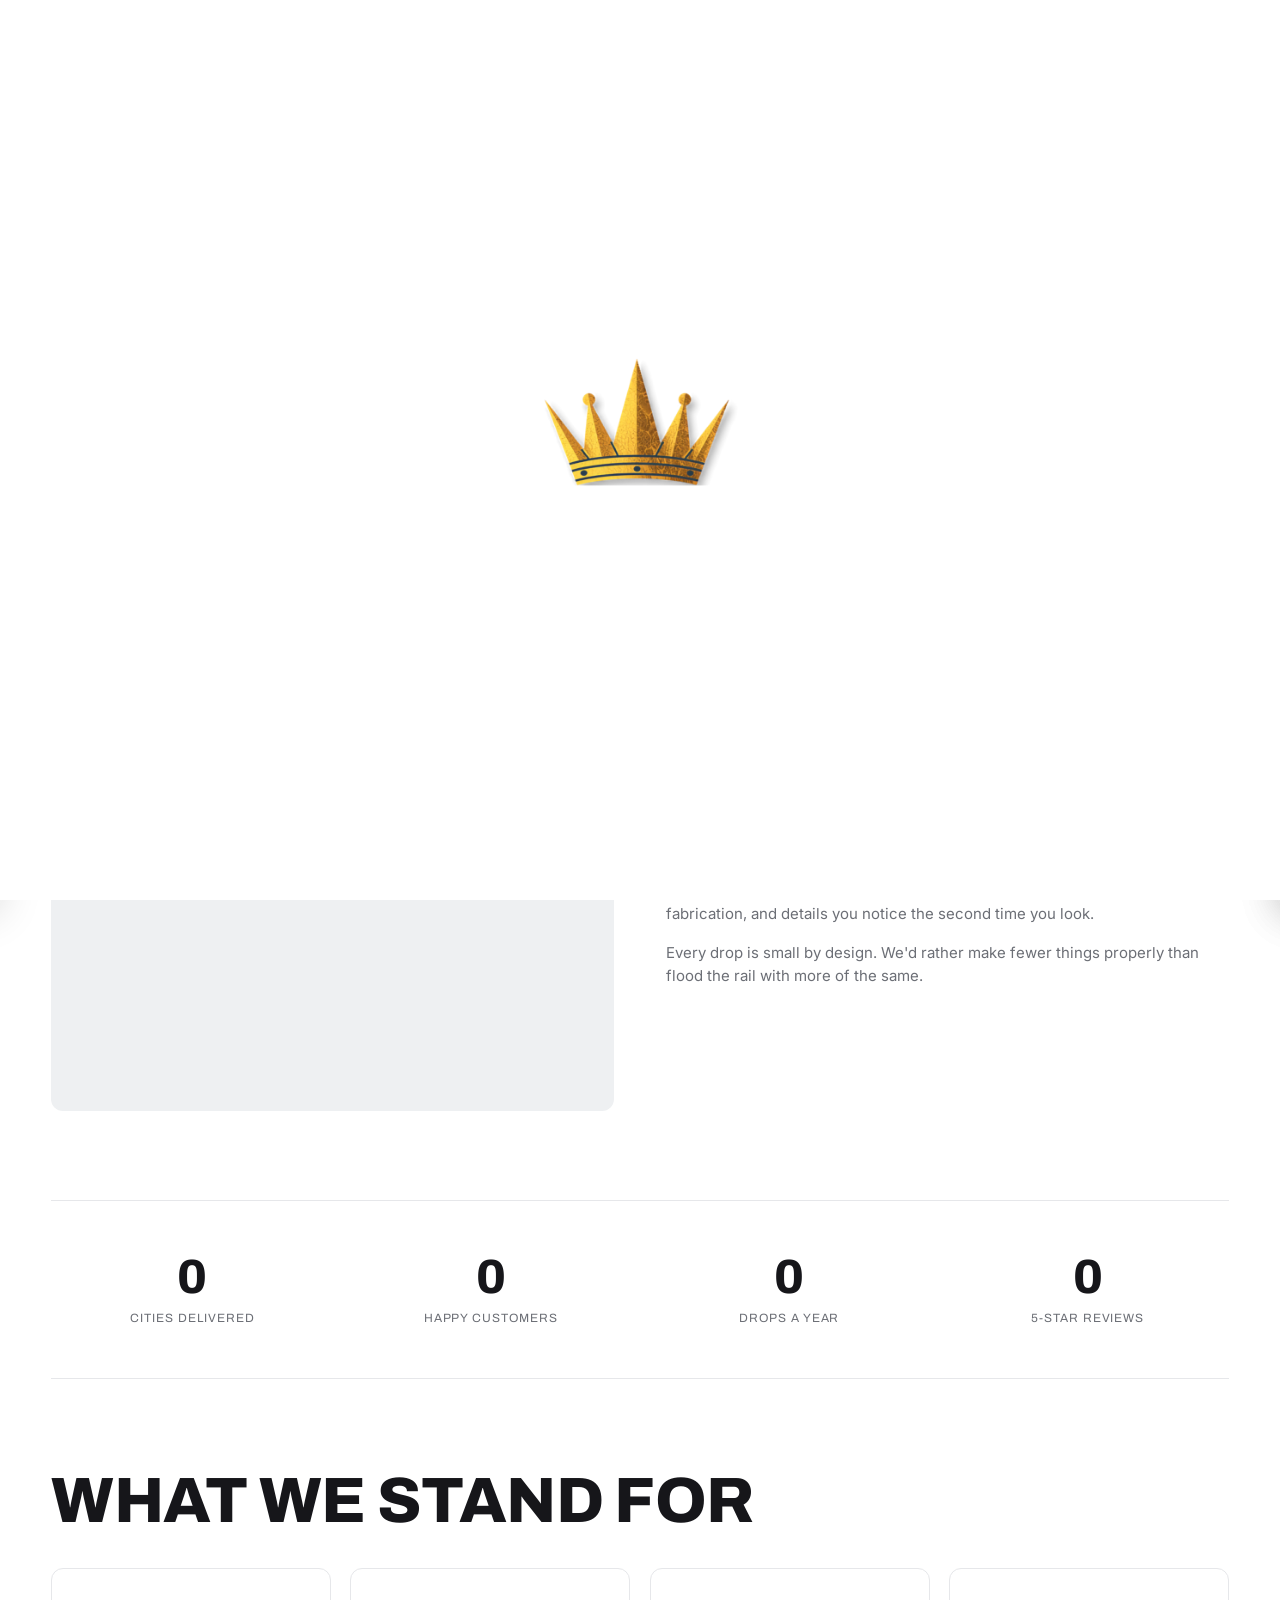
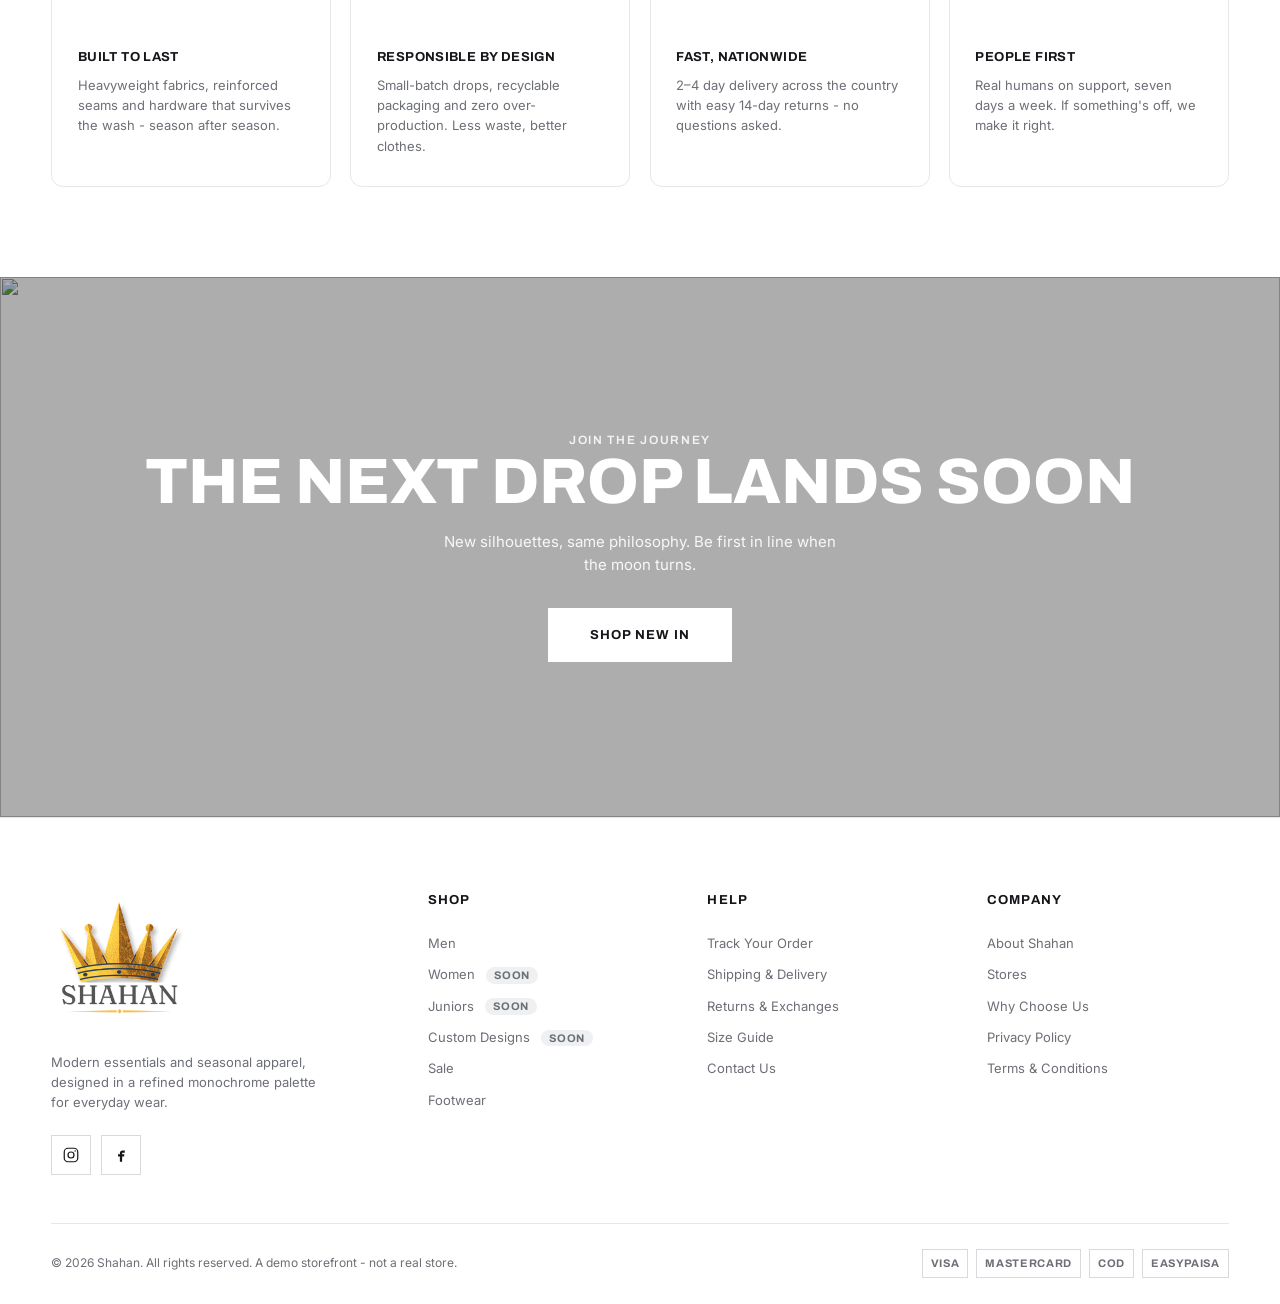
==== about.html @ 781e569d "Luno -> Shahan" ====
﻿<!DOCTYPE html>
<html lang="en">
<head>
  <meta charset="UTF-8" />
  <meta name="viewport" content="width=device-width, initial-scale=1.0" />
  <title>About - Shahan</title>
  <meta name="description" content="The story behind Shahan - modern essentials designed by night, worn by day." />
  <link rel="preconnect" href="https://fonts.googleapis.com" />
  <link rel="preconnect" href="https://fonts.gstatic.com" crossorigin />
  <link href="https://fonts.googleapis.com/css2?family=Archivo:wght@400;500;600;700;800;900&family=Inter:wght@400;500;600;700&family=Fraunces:opsz,wght@9..144,500;9..144,600;9..144,700&display=swap" rel="stylesheet" />
  <link rel="stylesheet" href="assets/css/tokens.css" />
  <link rel="stylesheet" href="assets/css/main.css" />
</head>
<body>
  <div class="loader" id="luno-loader"></div>
  <div data-slot="header"></div>

  <main>
    <!-- Page hero with floating 3D moon -->
    <section class="page-hero">
      <div class="page-hero__inner">
        <span class="moon moon--float" aria-hidden="true"></span>
        <p class="eyebrow" style="margin-top:1.6rem">Our Story</p>
        <h1 class="page-hero__title">Designed by Night,<br>Worn by Day</h1>
        <p class="page-hero__sub">Shahan started with a simple idea: everyday essentials should feel considered -
          quietly confident pieces you reach for without thinking twice.</p>
      </div>
    </section>

    <!-- Story split -->
    <section class="section container" style="padding-top:clamp(24px,4vw,48px)">
      <div class="split">
        <div class="split__img" data-tilt>
          <img src="https://picsum.photos/seed/shahan-about/1200/900" alt="Inside the Shahan studio" />
        </div>
        <div class="split__body">
          <p class="eyebrow">About Shahan</p>
          <h2>Essentials with a Considered Edge</h2>
          <p>We design in a refined monochrome palette so every piece layers with the next.
            No loud logos, no throwaway trends - just precise fits, durable fabrication, and
            details you notice the second time you look.</p>
          <p>Every drop is small by design. We'd rather make fewer things properly than
            flood the rail with more of the same.</p>
          <a class="btn" href="collection.html?c=all&dept=men">Shop the Collection</a>
        </div>
      </div>
    </section>

    <!-- Animated stats -->
    <section class="container">
      <div class="stats">
        <div class="stat"><b data-count-to="120" data-suffix="+">0</b><span>Cities Delivered</span></div>
        <div class="stat"><b data-count-to="50" data-suffix="K+">0</b><span>Happy Customers</span></div>
        <div class="stat"><b data-count-to="24" data-suffix="">0</b><span>Drops a Year</span></div>
        <div class="stat"><b data-count-to="98" data-suffix="%">0</b><span>5-Star Reviews</span></div>
      </div>
    </section>

    <!-- Values -->
    <section class="section container">
      <div class="sec-head"><h2 class="sec-title">What We Stand For</h2></div>
      <div class="vcards">
        <div class="vcard" data-feature="shield"><span data-ico></span>
          <h3>Built to Last</h3>
          <p>Heavyweight fabrics, reinforced seams and hardware that survives the wash - season after season.</p>
        </div>
        <div class="vcard" data-feature="refresh"><span data-ico></span>
          <h3>Responsible by Design</h3>
          <p>Small-batch drops, recyclable packaging and zero over-production. Less waste, better clothes.</p>
        </div>
        <div class="vcard" data-feature="truck"><span data-ico></span>
          <h3>Fast, Nationwide</h3>
          <p>2–4 day delivery across the country with easy 14-day returns - no questions asked.</p>
        </div>
        <div class="vcard" data-feature="support"><span data-ico></span>
          <h3>People First</h3>
          <p>Real humans on support, seven days a week. If something's off, we make it right.</p>
        </div>
      </div>
    </section>

    <!-- CTA band -->
    <section class="lookbook">
      <img src="https://picsum.photos/seed/luna-about-cta/1920/1000" alt="" />
      <div class="lookbook__content">
        <p class="eyebrow" style="color:rgba(255,255,255,.85)">Join the Journey</p>
        <h2 class="lookbook__title">The Next Drop Lands Soon</h2>
        <p class="lookbook__text">New silhouettes, same philosophy. Be first in line when the moon turns.</p>
        <a class="btn btn--light btn--lg" href="collection.html?c=all&dept=men">Shop New In</a>
      </div>
    </section>
  </main>

  <div data-slot="footer"></div>

  <script src="assets/js/loader.js"></script>
  <script src="https://cdn.jsdelivr.net/npm/@supabase/supabase-js@2/dist/umd/supabase.min.js"></script>
  <script src="assets/js/supabase-config.js"></script>
  <script src="assets/js/auth.js"></script>
  <script src="assets/js/data.js"></script>
  <script src="assets/js/store.js"></script>
  <script src="assets/js/ui.js"></script>
  <script src="assets/js/footer.js"></script>
  <script src="assets/js/moon3d.js"></script>
  <script src="assets/js/fx.js"></script>
</body>
</html>
---- assets/css/tokens.css ----
﻿/* ============================================================
   Luna - Design Tokens
   Monochrome, premium, whitespace-forward apparel aesthetic.
   ============================================================ */
:root {
  /* Surfaces */
  --bg: #ffffff;
  --bg-muted: #eef0f2;      /* cool light-grey product cards */
  --bg-muted-2: #e6e9ec;
  --bg-dark: #101012;       /* announcement bar / dark sections */

  /* Ink */
  --ink: #16161a;           /* primary text (near-black) */
  --ink-2: #6c6f76;         /* secondary / meta text */
  --ink-3: #9aa0a6;         /* tertiary / disabled */
  --on-dark: #f5f5f4;

  /* Lines */
  --line: #e6e7ea;
  --line-2: #d7d9dd;

  /* Accents */
  --accent: #16161a;        /* primary CTA = black */
  --sale: #b4232a;          /* discount / sale emphasis */
  --focus: #3b82f6;

  /* Typography */
  --font-body: 'Inter', system-ui, -apple-system, 'Segoe UI', Roboto, sans-serif;
  --font-display: 'Archivo', system-ui, sans-serif;
  --font-logo: 'Fraunces', Georgia, 'Times New Roman', serif;

  --fs-xxs: 0.6875rem;   /* 11px */
  --fs-xs: 0.75rem;      /* 12px */
  --fs-sm: 0.8125rem;    /* 13px */
  --fs-base: 0.9375rem;  /* 15px */
  --fs-md: 1.0625rem;    /* 17px */
  --fs-lg: 1.375rem;     /* 22px */
  --fs-xl: 2rem;         /* 32px */
  --fs-2xl: clamp(2.2rem, 5vw, 4rem);
  --fs-hero: clamp(2.75rem, 8vw, 6.5rem);

  --tracking-wide: 0.08em;
  --tracking-wider: 0.14em;

  /* Layout */
  --maxw: 1440px;
  --gutter: clamp(16px, 4vw, 56px);
  --header-h: 78px;
  --topbar-h: 38px;

  /* Motion */
  --ease: cubic-bezier(0.22, 0.61, 0.36, 1);
  --dur: 320ms;

  /* Elevation */
  --shadow-1: 0 1px 2px rgba(16, 16, 18, 0.06), 0 8px 24px rgba(16, 16, 18, 0.06);
  --shadow-2: 0 12px 40px rgba(16, 16, 18, 0.16);

  --radius: 0px;         /* Outfitters-like: sharp corners */
  --radius-pill: 999px;
}
---- assets/css/main.css ----
/* ============================================================
   Luna â€” Storefront Stylesheet
   ============================================================ */

/* ---------- Reset ---------- */
*, *::before, *::after { box-sizing: border-box; }
* { margin: 0; }
html { -webkit-text-size-adjust: 100%; scroll-behavior: smooth; overflow-x: hidden; }
body {
  font-family: var(--font-body);
  font-size: var(--fs-base);
  line-height: 1.55;
  color: var(--ink);
  background: var(--bg);
  -webkit-font-smoothing: antialiased;
  text-rendering: optimizeLegibility;
  overflow-x: hidden;
}
img, picture, svg { display: block; max-width: 100%; -webkit-user-drag: none; user-drag: none; }
a { color: inherit; text-decoration: none; -webkit-user-drag: none; user-drag: none; }
button { font: inherit; color: inherit; background: none; border: none; cursor: pointer; }
input, select { font: inherit; }
ul { list-style: none; padding: 0; }
:focus-visible { outline: 2px solid var(--focus); outline-offset: 2px; }

.container { width: 100%; max-width: var(--maxw); margin-inline: auto; padding-inline: var(--gutter); }
.eyebrow {
  font-family: var(--font-display);
  font-size: var(--fs-xs);
  letter-spacing: var(--tracking-wider);
  text-transform: uppercase;
  color: var(--ink-2);
  font-weight: 600;
}
.section { padding-block: clamp(48px, 7vw, 100px); }
.visually-hidden {
  position: absolute; width: 1px; height: 1px; padding: 0; margin: -1px;
  overflow: hidden; clip: rect(0 0 0 0); white-space: nowrap; border: 0;
}

/* ---------- Announcement bar (moving marquee) ---------- */
.topbar {
  height: var(--topbar-h);
  background: var(--bg-dark);
  color: var(--on-dark);
  display: flex;
  align-items: center;
  font-family: var(--font-display);
  font-size: var(--fs-xxs);
  letter-spacing: var(--tracking-wider);
  text-transform: uppercase;
  overflow: hidden;
}
.topbar__track {
  display: flex;
  flex: none;
  width: max-content;
  animation: ticker 32s linear infinite;
}
.topbar__msg { white-space: nowrap; padding: 0 2.4rem; position: relative; }
.topbar__msg::after {
  content: 'âœ¦'; position: absolute; right: -6px; top: 50%;
  transform: translateY(-50%); color: var(--ink-3); font-size: 9px;
}
@keyframes ticker { to { transform: translateX(-50%); } }

/* ---------- Header ---------- */
.header {
  position: sticky;
  top: 0;
  z-index: 60;
  height: var(--header-h);
  background: var(--bg);
  border-bottom: 1px solid var(--line);
  transition: background var(--dur) var(--ease), color var(--dur) var(--ease), border-color var(--dur) var(--ease);
}
.header__inner {
  height: 100%;
  display: grid;
  grid-template-columns: 1fr auto 1fr;
  align-items: center;
  gap: 1rem;
}
.header__left { display: flex; align-items: center; gap: 1.25rem; }
.header__right { display: flex; align-items: center; justify-content: flex-end; gap: 0.35rem; }

/* Overlay-over-hero layering: opaque marquee pinned on top, header below it.
   On scroll the marquee slides away and the (now solid) header docks to top. */
.has-overlay-header .topbar {
  position: fixed; top: 0; left: 0; right: 0; z-index: 70;
  transition: transform var(--dur) var(--ease);
}
.has-overlay-header .header {
  position: fixed; top: var(--topbar-h); left: 0; right: 0; z-index: 60;
}
.has-overlay-header.nav-solid .topbar { transform: translateY(-100%); }
.has-overlay-header.nav-solid .header { top: 0; }

/* Transparent look while over the hero */
.header--overlay {
  background: transparent;
  border-color: transparent;
  color: var(--on-dark);
}
.header--overlay .logo,
.header--overlay .nav__link,
.header--overlay .iconbtn { color: var(--on-dark); }
.header--overlay .search { background: rgba(255,255,255,0.12); border-color: rgba(255,255,255,0.35); color: var(--on-dark); }
.header--overlay .search input::placeholder { color: rgba(245,245,244,0.75); }
.header--overlay .search__icon { color: var(--on-dark); }
.header--overlay .logo__o { border-color: var(--on-dark); }

.logo {
  font-family: var(--font-logo);
  font-weight: 600;
  font-size: 2.4rem;
  line-height: 1;
  color: var(--ink);
  display: inline-flex;
  align-items: center;
}
.logo__img {
  height: calc(var(--header-h) + 4px);
  width: auto;
  display: block;
  margin-top: -4px;
  transition: height var(--dur) var(--ease), margin-top var(--dur) var(--ease);
}
.header--overlay .logo__img {
  height: calc(var(--header-h) + 18px);
  margin-top: 2px;
}
.logo__img--overlay { display: none; }
.header--overlay .logo__img--default { display: none; }
.header--overlay .logo__img--overlay { display: block; }
.logo__word { display: inline-flex; align-items: center; letter-spacing: 0.03em; }
.logo__o {
  position: relative;
  display: inline-flex;
  align-items: center;
  justify-content: center;
  width: 0.82em;
  height: 0.82em;
  border: 3px solid var(--gold);
  border-radius: 50%;
  margin-left: 0.03em;
  vertical-align: middle;
}
.logo__o > span:last-child { /* hide the actual "O" glyph */
  position: absolute;
  width: 1px; height: 1px;
  overflow: hidden;
  clip: rect(0,0,0,0);
  white-space: nowrap;
}
.logo__o .moon--o {
  position: absolute;
  width: 72%;
  height: 72%;
  top: 50%;
  left: 50%;
  transform: translate(-50%, -50%);
  z-index: 1;
  /* Rest inside the O (~5s), then orbit around "LUN" and return. */
  animation: logoOrbit 9s linear infinite;
}
/* 0â€“55% â‰ˆ 5s at rest; 55â€“100% â‰ˆ 4s for one true elliptical orbit around
   "LUN" (centre mid-word, rx 1.45em, ry 0.8em, sampled every 20Â° so the
   path is a genuine curve, not line segments). Timing is linear â€” the
   keyframe SPACING eases the sweep in and out. scale() fakes depth:
   far side (top) smaller, near side (bottom) larger. */
@keyframes logoOrbit {
  0%, 55% { transform: translate(-50%, -50%) scale(1); }
  59.6% { transform: translate(calc(-50% - 0.087em), calc(-50% - 0.274em)) scale(0.945); }
  63%   { transform: translate(calc(-50% - 0.339em), calc(-50% - 0.514em)) scale(0.897); }
  65.7% { transform: translate(calc(-50% - 0.725em), calc(-50% - 0.693em)) scale(0.861); }
  68%   { transform: translate(calc(-50% - 1.198em), calc(-50% - 0.788em)) scale(0.842); }
  70.1% { transform: translate(calc(-50% - 1.702em), calc(-50% - 0.788em)) scale(0.842); }
  72%   { transform: translate(calc(-50% - 2.175em), calc(-50% - 0.693em)) scale(0.861); }
  73.8% { transform: translate(calc(-50% - 2.561em), calc(-50% - 0.514em)) scale(0.897); }
  75.6% { transform: translate(calc(-50% - 2.813em), calc(-50% - 0.274em)) scale(0.945); }
  77.4% { transform: translate(calc(-50% - 2.9em), -50%) scale(1); }
  79.2% { transform: translate(calc(-50% - 2.813em), calc(-50% + 0.274em)) scale(1.055); }
  81%   { transform: translate(calc(-50% - 2.561em), calc(-50% + 0.514em)) scale(1.103); }
  82.8% { transform: translate(calc(-50% - 2.175em), calc(-50% + 0.693em)) scale(1.139); }
  84.7% { transform: translate(calc(-50% - 1.702em), calc(-50% + 0.788em)) scale(1.158); }
  86.8% { transform: translate(calc(-50% - 1.198em), calc(-50% + 0.788em)) scale(1.158); }
  89.1% { transform: translate(calc(-50% - 0.725em), calc(-50% + 0.693em)) scale(1.139); }
  91.8% { transform: translate(calc(-50% - 0.339em), calc(-50% + 0.514em)) scale(1.103); }
  95.2% { transform: translate(calc(-50% - 0.087em), calc(-50% + 0.274em)) scale(1.055); }
  100%  { transform: translate(-50%, -50%) scale(1); }
}
@media (prefers-reduced-motion: reduce) {
  .logo__o .moon--o { animation: none; }
}

/* Nav */
.nav { display: flex; gap: 2.25rem; }
.nav__link {
  font-family: var(--font-display);
  font-weight: 700;
  font-size: var(--fs-sm);
  letter-spacing: var(--tracking-wide);
  text-transform: uppercase;
  padding: 0.35rem 0;
  position: relative;
}
.nav__link::after {
  content: '';
  position: absolute; left: 0; bottom: -0.4rem;
  width: 100%; height: 2px; background: currentColor;
  transform: scaleX(0); transform-origin: left;
  transition: transform var(--dur) var(--ease);
}
.nav__link:hover::after, .nav__link.is-active::after { transform: scaleX(1); }

/* Nav dropdown (Juniors → Boys / Girls) */
.nav__item { position: relative; display: inline-flex; align-items: center; }
.nav__caret { font-size: 0.6em; margin-left: 0.3rem; line-height: 1; opacity: 0.7; }
.nav__drop {
  position: absolute; top: 100%; left: 50%;
  transform: translateX(-50%) translateY(10px);
  min-width: 148px; padding: 0.4rem 0;
  background: var(--bg); border: 1px solid var(--line);
  box-shadow: var(--shadow-2); border-radius: 6px;
  opacity: 0; visibility: hidden;
  transition: opacity var(--dur) var(--ease), transform var(--dur) var(--ease);
  z-index: 80;
}
.nav__item:hover .nav__drop,
.nav__item:focus-within .nav__drop {
  opacity: 1; visibility: visible;
  transform: translateX(-50%) translateY(4px);
}
.nav__drop a {
  display: block; padding: 0.55rem 1.2rem;
  font-family: var(--font-display); font-weight: 600; font-size: var(--fs-xs);
  letter-spacing: var(--tracking-wide); text-transform: uppercase;
  color: var(--ink); white-space: nowrap;
  transition: background var(--dur) var(--ease);
}
.nav__drop a:hover { background: var(--bg-muted); }

/* Header icons */
.iconbtn {
  position: relative;
  width: 42px; height: 42px;
  display: inline-grid; place-items: center;
  color: var(--ink);
  border-radius: var(--radius-pill);
  transition: background var(--dur) var(--ease);
}
.iconbtn:hover { background: rgba(0,0,0,0.06); }
.header--overlay .iconbtn:hover { background: rgba(255,255,255,0.14); }
.iconbtn svg { width: 21px; height: 21px; }
.iconbtn__badge {
  position: absolute; top: 4px; right: 4px;
  min-width: 17px; height: 17px; padding: 0 4px;
  background: var(--gold); color: var(--bg);
  font-family: var(--font-display); font-size: 10px; font-weight: 700;
  border-radius: var(--radius-pill);
  display: grid; place-items: center;
  border: 1.5px solid var(--bg);
}
.header--overlay .iconbtn__badge { background: var(--on-dark); color: var(--ink); border-color: transparent; }

/* Search */
.search {
  display: flex; align-items: center; gap: 0.5rem;
  height: 42px; padding: 0 0.9rem;
  border: 1px solid var(--line-2);
  background: var(--bg);
  min-width: 210px;
  transition: all var(--dur) var(--ease);
}
.search__icon { width: 18px; height: 18px; color: var(--ink-2); flex: none; }
.search input {
  border: none; background: none; outline: none; width: 100%;
  font-size: var(--fs-sm); color: inherit;
}
.hamburger { width: 42px; height: 42px; display: none; place-items: center; }
.hamburger svg { width: 22px; height: 22px; }

/* ---------- Hero ---------- */
.hero { position: relative; height: 100svh; min-height: 560px; overflow: hidden; background: var(--bg-muted); }
.hero__slides { height: 100%; }
.hero__slide {
  position: absolute; inset: 0;
  opacity: 0; visibility: hidden;
  transition: opacity 900ms var(--ease);
}
.hero__slide.is-active { opacity: 1; visibility: visible; }
.hero__img { width: 100%; height: 100%; object-fit: cover; }
.hero__slide::after {
  content: ''; position: absolute; inset: 0;
  background: linear-gradient(180deg, rgba(0,0,0,0.28) 0%, rgba(0,0,0,0.05) 30%, rgba(0,0,0,0.15) 100%);
}
.hero__content {
  position: absolute; inset: 0; z-index: 2;
  display: grid; place-items: center; text-align: center;
  color: #fff; padding: var(--gutter);
}
.hero__eyebrow { color: rgba(255,255,255,0.85); letter-spacing: var(--tracking-wider); margin-bottom: 1rem; }
.hero__title {
  font-family: var(--font-display);
  font-weight: 500;
  font-size: var(--fs-hero);
  line-height: 0.98;
  letter-spacing: -0.01em;
  text-shadow: 0 2px 30px rgba(0,0,0,0.25);
}
.hero__cta { margin-top: 2rem; }
.hero__dots {
  position: absolute; bottom: 28px; left: 0; right: 0; z-index: 3;
  display: flex; gap: 10px; justify-content: center;
}
.hero__dot {
  width: 9px; height: 9px; border-radius: 50%;
  background: rgba(255,255,255,0.5);
  transition: all var(--dur) var(--ease);
}
.hero__dot.is-active { background: #fff; width: 26px; border-radius: 6px; }

/* ---------- Buttons ---------- */
.btn {
  display: inline-flex; align-items: center; justify-content: center; gap: 0.5rem;
  font-family: var(--font-display);
  font-weight: 700; font-size: var(--fs-sm);
  letter-spacing: var(--tracking-wide); text-transform: uppercase;
  padding: 0.95rem 2.2rem;
  background: var(--gold); color: var(--bg);
  border: 1px solid var(--gold);
  transition: all var(--dur) var(--ease);
}
.btn:hover { background: transparent; color: var(--ink); }
.btn svg { width: 1.15rem; height: 1.15rem; flex-shrink: 0; }
.btn--light { background: #fff; color: var(--ink); border-color: #fff; }
.btn--light:hover { background: transparent; color: #fff; }
.btn--outline { background: transparent; color: var(--ink); }
.btn--outline:hover { background: var(--gold); color: var(--bg); }
.btn--block { width: 100%; }
.btn--lg { padding: 0 2.6rem; height: 54px; }

/* ---------- Section heading ---------- */
.sec-head { display: flex; align-items: flex-end; justify-content: space-between; gap: 1rem; margin-bottom: 2.2rem; flex-wrap: wrap; }
.sec-title {
  font-family: var(--font-display);
  font-weight: 800;
  font-size: var(--fs-2xl);
  line-height: 1;
  letter-spacing: -0.01em;
  text-transform: uppercase;
}
.sec-link {
  font-family: var(--font-display); font-weight: 700; font-size: var(--fs-sm);
  letter-spacing: var(--tracking-wide); text-transform: uppercase;
  border-bottom: 2px solid var(--gold); padding-bottom: 2px;
}

/* ---------- Marquee strip ---------- */
.strip { background: var(--bg-dark); color: var(--on-dark); overflow: hidden; padding-block: 0.9rem; }
.strip__track { display: flex; gap: 3rem; width: max-content; animation: marquee 26s linear infinite; }
.strip__item { font-family: var(--font-display); font-weight: 800; text-transform: uppercase; letter-spacing: var(--tracking-wide); font-size: var(--fs-md); white-space: nowrap; display: inline-flex; align-items: center; gap: 3rem; }
.strip__item::after { content: 'âœ¦'; color: var(--ink-3); }
@keyframes marquee { to { transform: translateX(-50%); } }

/* ---------- Category tiles ---------- */
.cat-grid { display: grid; grid-template-columns: repeat(3, 1fr); gap: clamp(10px, 1.4vw, 18px); }
.cat-tile { position: relative; aspect-ratio: 3/4; overflow: hidden; background: var(--bg-muted); display: block; }
.cat-tile img { width: 100%; height: 100%; object-fit: cover; transition: transform 700ms var(--ease); }
.cat-tile:hover img { transform: scale(1.05); }
.cat-tile__label {
  position: absolute; left: 0; right: 0; bottom: 0; z-index: 2;
  padding: 1.5rem; color: #fff;
  background: linear-gradient(0deg, rgba(0,0,0,0.55), transparent);
  font-family: var(--font-display); font-weight: 800; text-transform: uppercase;
  font-size: var(--fs-lg); letter-spacing: var(--tracking-wide);
  display: flex; align-items: center; justify-content: space-between;
}
.cat-tile__label span:last-child { transition: transform var(--dur) var(--ease); }
.cat-tile:hover .cat-tile__label span:last-child { transform: translateX(6px); }

/* ---------- Product card ---------- */
.prod {
  display: flex; flex-direction: column;
  position: relative;
}
.prod__media {
  position: relative; aspect-ratio: 3/4; overflow: hidden;
  background: var(--bg-muted); display: block;
}
.prod__img {
  width: 100%; height: 100%; object-fit: cover;
  transition: opacity var(--dur) var(--ease);
}
.prod__img--hover { position: absolute; inset: 0; opacity: 0; }
.prod:hover .prod__img--hover { opacity: 1; }
.prod__badge {
  position: absolute; top: 12px; left: 12px; z-index: 3;
  background: var(--gold); color: var(--bg);
  font-family: var(--font-display); font-weight: 700; font-size: var(--fs-xxs);
  letter-spacing: var(--tracking-wide); text-transform: uppercase;
  padding: 0.3rem 0.6rem;
}
.prod__badge--sale { background: var(--sale); }
.prod__wish {
  position: absolute; top: 10px; right: 10px; z-index: 3;
  width: 38px; height: 38px; display: grid; place-items: center;
  background: rgba(255,255,255,0.85); color: var(--ink);
  border-radius: var(--radius-pill);
  opacity: 0; transform: translateY(-4px);
  transition: all var(--dur) var(--ease); backdrop-filter: blur(4px);
}
.prod:hover .prod__wish { opacity: 1; transform: none; }
.prod__wish svg { width: 18px; height: 18px; fill: none; stroke: currentColor; stroke-width: 1.6; }
.prod__wish.is-active { color: var(--sale); }
.prod__wish.is-active svg { fill: currentColor; stroke: currentColor; }
.prod__add {
  position: absolute; left: 0; right: 0; bottom: 0; z-index: 3;
  display: flex; align-items: center; justify-content: center; gap: 0.6rem;
  background: #fff; color: var(--ink);
  font-family: var(--font-display); font-weight: 700; font-size: var(--fs-sm);
  letter-spacing: var(--tracking-wide); text-transform: uppercase;
  padding: 0.95rem; border-top: 1px solid var(--line);
  transform: translateY(100%); opacity: 0;
  transition: all var(--dur) var(--ease);
}
.prod__add svg { width: 17px; height: 17px; }
.prod:hover .prod__add { transform: none; opacity: 1; }
.prod__add:hover { background: var(--gold); color: #fff; }
.prod__info { padding: 0.9rem 0.1rem 0; }
.prod__name {
  font-family: var(--font-display); font-weight: 700; font-size: var(--fs-sm);
  text-transform: uppercase; letter-spacing: 0.02em; line-height: 1.3;
}
.prod__sub { color: var(--ink-2); font-size: var(--fs-xs); text-transform: uppercase; letter-spacing: 0.04em; margin-top: 3px; }
.prod__price { margin-top: 0.55rem; display: flex; align-items: baseline; gap: 0.55rem; flex-wrap: wrap; }
.prod__price b { font-family: var(--font-display); font-weight: 700; font-size: var(--fs-base); }
.prod__price del { color: var(--ink-3); font-size: var(--fs-xs); }
.prod__price .off { color: var(--sale); font-family: var(--font-display); font-weight: 700; font-size: var(--fs-xs); }

/* ---------- Product grid ---------- */
.grid-products { display: grid; grid-template-columns: repeat(4, 1fr); gap: clamp(12px, 1.6vw, 26px) clamp(10px, 1.2vw, 18px); }
.grid-products[data-cols="3"] { grid-template-columns: repeat(3, 1fr); }
.grid-products[data-cols="2"] { grid-template-columns: repeat(2, 1fr); }

/* ---------- Horizontal carousel ---------- */
.carousel { position: relative; }
.carousel__track {
  display: grid; grid-auto-flow: column;
  grid-auto-columns: minmax(230px, 1fr);
  gap: clamp(10px, 1.4vw, 18px);
  overflow-x: auto; scroll-snap-type: x mandatory;
  scrollbar-width: none; padding-bottom: 4px;
}
.carousel__track::-webkit-scrollbar { display: none; }
.carousel__track > * { scroll-snap-align: start; }
.carousel__nav { display: flex; gap: 0.5rem; }
.cbtn { width: 44px; height: 44px; border: 1px solid var(--line-2); display: grid; place-items: center; transition: all var(--dur) var(--ease); }
.cbtn:hover { background: var(--gold); color: #fff; border-color: var(--gold); }
.cbtn svg { width: 18px; height: 18px; }

/* ---------- Categories in focus (split) ---------- */
.focus { display: grid; grid-template-columns: 0.9fr 1.4fr; gap: clamp(20px, 3vw, 48px); align-items: stretch; }
.focus__left { position: relative; aspect-ratio: 3/4; overflow: hidden; background: var(--bg-muted); }
.focus__left img { width: 100%; height: 100%; object-fit: cover; }
.focus__tabs { display: flex; flex-direction: column; gap: 0.4rem; margin: 1.6rem 0 2rem; }
.focus__tab {
  font-family: var(--font-display); font-weight: 800;
  font-size: clamp(1.4rem, 2.4vw, 2rem); text-transform: uppercase; letter-spacing: -0.01em;
  color: var(--ink-3); text-align: left; transition: color var(--dur) var(--ease); width: max-content;
}
.focus__tab.is-active { color: var(--ink); text-decoration: underline; text-underline-offset: 6px; }
.focus__tab:hover { color: var(--ink); }

/* ---------- Lookbook banner ---------- */
.lookbook { position: relative; min-height: 60vh; display: grid; place-items: center; overflow: hidden; color: #fff; text-align: center; }
.lookbook img { position: absolute; inset: 0; width: 100%; height: 100%; object-fit: cover; }
.lookbook::after { content: ''; position: absolute; inset: 0; background: rgba(0,0,0,0.32); }
.lookbook__content { position: relative; z-index: 2; padding: var(--gutter); }
.lookbook__title { font-family: var(--font-display); font-weight: 800; font-size: var(--fs-2xl); text-transform: uppercase; line-height: 1; }
.lookbook__text { max-width: 46ch; margin: 1rem auto 2rem; color: rgba(255,255,255,0.9); }

/* ---------- Newsletter ---------- */
.newsletter { background: var(--bg-dark); color: var(--on-dark); }
.newsletter__inner { display: grid; grid-template-columns: 1fr 1fr; gap: clamp(24px, 4vw, 64px); align-items: center; }
/* Let the grid tracks ignore their children's intrinsic min-content (the
   email input + button) so the form can shrink to fit narrow screens. */
.newsletter__inner > * { min-width: 0; }
.newsletter h2 { font-family: var(--font-display); font-weight: 800; font-size: var(--fs-2xl); text-transform: uppercase; line-height: 1; overflow-wrap: break-word; }
.newsletter p { color: rgba(245,245,244,0.7); margin-top: 0.8rem; }
.news-form { display: flex; gap: 0; border: 1px solid rgba(255,255,255,0.3); }
/* min-width:0 lets the input shrink below its intrinsic ~20ch size so the
   form never forces its grid track wider than the viewport on small screens. */
.news-form input { flex: 1; min-width: 0; background: transparent; border: none; outline: none; color: #fff; padding: 1.1rem 1.2rem; }
.news-form input::placeholder { color: rgba(245,245,244,0.5); }
.news-form button { padding: 0 1.8rem; background: #fff; color: var(--ink); font-family: var(--font-display); font-weight: 700; text-transform: uppercase; letter-spacing: var(--tracking-wide); font-size: var(--fs-sm); }

/* ---------- Feature row ---------- */
.features { display: grid; grid-template-columns: repeat(4, 1fr); gap: 1rem; border-top: 1px solid var(--line); border-bottom: 1px solid var(--line); }
.feature { display: flex; align-items: center; gap: 0.9rem; padding: 1.6rem 0.5rem; }
.feature svg { width: 26px; height: 26px; flex: none; stroke: var(--gold); }
.feature h4 { font-family: var(--font-display); font-weight: 700; font-size: var(--fs-sm); text-transform: uppercase; letter-spacing: 0.03em; }
.feature p { color: var(--ink-2); font-size: var(--fs-xs); }

/* ---------- Footer ---------- */
.footer { background: var(--bg); border-top: 1px solid var(--line); padding-top: clamp(40px, 6vw, 72px); }
.footer__top { display: grid; grid-template-columns: 1.4fr repeat(3, 1fr); gap: clamp(24px, 3vw, 48px); padding-bottom: 3rem; }
.footer__brand .logo { color: var(--ink); }
.footer__brand .logo__img {
  height: clamp(110px, 12vw, 140px);
  margin-top: 0;
}
.footer__brand p { color: var(--ink-2); max-width: 34ch; margin-top: 1rem; font-size: var(--fs-sm); }
.footer__social { display: flex; gap: 0.6rem; margin-top: 1.4rem; }
.footer__social a { width: 40px; height: 40px; border: 1px solid var(--line-2); display: grid; place-items: center; transition: all var(--dur) var(--ease); }
.footer__social a:hover { background: var(--gold); color: #fff; }
.footer__social svg { width: 18px; height: 18px; }
.footer__col h5 { font-family: var(--font-display); font-weight: 700; font-size: var(--fs-sm); text-transform: uppercase; letter-spacing: var(--tracking-wide); margin-bottom: 1.1rem; }
.footer__col a { display: block; color: var(--ink-2); font-size: var(--fs-sm); padding: 0.35rem 0; transition: color var(--dur) var(--ease); }
.footer__col a:hover { color: var(--ink); }
.footer__bottom { border-top: 1px solid var(--line); padding-block: 1.6rem; display: flex; align-items: center; justify-content: space-between; gap: 1rem; flex-wrap: wrap; }
.footer__bottom p { color: var(--ink-2); font-size: var(--fs-xs); }
.footer__pay { display: flex; gap: 0.5rem; align-items: center; }
.footer__pay span { font-family: var(--font-display); font-weight: 700; font-size: var(--fs-xxs); letter-spacing: 0.06em; color: var(--ink-2); border: 1px solid var(--line-2); padding: 0.3rem 0.5rem; }

/* ---------- Breadcrumb ---------- */
.crumb { display: flex; gap: 0.4rem; font-family: var(--font-display); font-size: var(--fs-xs); text-transform: uppercase; letter-spacing: 0.05em; color: var(--ink-2); padding-block: 1.4rem; }
.crumb a:hover { color: var(--ink); }
.crumb b { color: var(--ink); font-weight: 700; }

/* ---------- Collection toolbar ---------- */
.tabbar { display: flex; gap: 1.6rem; overflow-x: auto; border-bottom: 1px solid var(--line); scrollbar-width: none; }
.tabbar::-webkit-scrollbar { display: none; }
.tab {
  font-family: var(--font-display); font-weight: 700; font-size: var(--fs-sm);
  text-transform: uppercase; letter-spacing: 0.04em; color: var(--ink-2);
  padding: 1rem 0; white-space: nowrap; position: relative;
}
.tab.is-active { color: var(--ink); }
.tab.is-active::after { content: ''; position: absolute; left: 0; bottom: -1px; width: 100%; height: 2px; background: var(--gold); }
.toolbar { display: flex; align-items: center; justify-content: space-between; gap: 1rem; padding-block: 1.2rem; flex-wrap: wrap; }
.toolbar__count { color: var(--ink-2); font-size: var(--fs-sm); }
.toolbar__right { display: flex; align-items: center; gap: 1rem; }
.select {
  appearance: none; border: 1px solid var(--line-2); background: var(--bg);
  padding: 0.6rem 2.2rem 0.6rem 0.9rem; font-size: var(--fs-sm);
  font-family: var(--font-display); text-transform: uppercase; letter-spacing: 0.03em; font-weight: 600;
  background-image: url("data:image/svg+xml,%3Csvg xmlns='http://www.w3.org/2000/svg' width='12' height='12' viewBox='0 0 24 24' fill='none' stroke='%2316161a' stroke-width='2'%3E%3Cpath d='M6 9l6 6 6-6'/%3E%3C/svg%3E");
  background-repeat: no-repeat; background-position: right 0.7rem center;
}
.layoutbtns { display: flex; gap: 0.3rem; }
.layoutbtns button { width: 38px; height: 38px; display: grid; place-items: center; border: 1px solid var(--line-2); color: var(--ink-2); }
.layoutbtns button.is-active { border-color: var(--gold); color: var(--ink); }
.layoutbtns svg { width: 18px; height: 18px; }

/* ---------- Cart / Wishlist drawer ---------- */
.overlay {
  position: fixed; inset: 0; z-index: 90;
  background: rgba(16,16,18,0.5);
  opacity: 0; visibility: hidden; transition: opacity var(--dur) var(--ease);
}
.overlay.is-open { opacity: 1; visibility: visible; }
.drawer {
  position: fixed; top: 0; right: 0; z-index: 100;
  width: min(430px, 100%); height: 100%;
  background: var(--bg); display: flex; flex-direction: column;
  transform: translateX(100%); transition: transform var(--dur) var(--ease);
  box-shadow: var(--shadow-2);
}
.drawer.is-open { transform: none; }
.drawer__head { display: flex; align-items: center; justify-content: space-between; padding: 1.3rem 1.5rem; border-bottom: 1px solid var(--line); }
.drawer__head h3 { font-family: var(--font-display); font-weight: 800; text-transform: uppercase; letter-spacing: var(--tracking-wide); font-size: var(--fs-md); }
.drawer__body { flex: 1; overflow-y: auto; padding: 1.5rem; }
.drawer__foot { border-top: 1px solid var(--line); padding: 1.5rem; }
.drawer__row { display: flex; justify-content: space-between; margin-bottom: 1rem; font-family: var(--font-display); }
.drawer__row.total { font-weight: 800; font-size: var(--fs-md); text-transform: uppercase; }
.drawer__empty { text-align: center; color: var(--ink-2); padding: 4rem 1rem; }

.cart-item { display: grid; grid-template-columns: 74px 1fr auto; gap: 1rem; padding: 1rem 0; border-bottom: 1px solid var(--line); }
.cart-item__img { aspect-ratio: 3/4; background: var(--bg-muted); overflow: hidden; }
.cart-item__img img { width: 100%; height: 100%; object-fit: cover; }
.cart-item__name { font-family: var(--font-display); font-weight: 700; text-transform: uppercase; font-size: var(--fs-xs); line-height: 1.3; }
.cart-item__meta { color: var(--ink-2); font-size: var(--fs-xs); margin-top: 3px; }
.cart-item__price { font-family: var(--font-display); font-weight: 700; font-size: var(--fs-sm); margin-top: 0.4rem; }
.qty { display: inline-flex; align-items: center; border: 1px solid var(--line-2); margin-top: 0.5rem; }
.qty button { width: 28px; height: 28px; display: grid; place-items: center; font-size: 1rem; }
.qty span { min-width: 30px; text-align: center; font-size: var(--fs-sm); font-family: var(--font-display); }
.cart-item__remove { color: var(--ink-3); font-size: var(--fs-xs); text-decoration: underline; align-self: start; }

/* ---------- Toast ---------- */
.toast {
  position: fixed; bottom: 24px; left: 50%; transform: translate(-50%, 20px);
  z-index: 120; background: var(--gold); color: var(--bg);
  padding: 0.9rem 1.4rem; font-family: var(--font-display); font-weight: 600;
  font-size: var(--fs-sm); letter-spacing: 0.02em;
  opacity: 0; visibility: hidden; transition: all var(--dur) var(--ease);
  display: flex; align-items: center; gap: 0.6rem;
}
.toast.is-open { opacity: 1; visibility: visible; transform: translate(-50%, 0); }
.toast svg { width: 18px; height: 18px; }

/* ---------- Mobile menu ---------- */
.mmenu {
  position: fixed; top: 0; left: 0; z-index: 100;
  width: min(360px, 100%); height: 100%; background: var(--bg);
  transform: translateX(-100%); transition: transform var(--dur) var(--ease);
  display: flex; flex-direction: column; box-shadow: var(--shadow-2);
}
.mmenu.is-open { transform: none; }
.mmenu__head { display: flex; align-items: center; justify-content: space-between; padding: 1.3rem 1.5rem; border-bottom: 1px solid var(--line); }
.mmenu__body { padding: 1rem 1.5rem; }
.mmenu__link { display: flex; align-items: center; justify-content: space-between; font-family: var(--font-display); font-weight: 800; text-transform: uppercase; font-size: 1.4rem; padding: 1rem 0; border-bottom: 1px solid var(--line); }
.mmenu__link--sub { font-size: 1.05rem; font-weight: 600; padding: 0.7rem 0 0.7rem 1.1rem; color: var(--ink-2); }
.mmenu__link svg { width: 20px; height: 20px; flex-shrink: 0; }

/* ---------- Product detail page ---------- */
.pdp { display: grid; grid-template-columns: 1.15fr 1fr; gap: clamp(24px, 4vw, 64px); padding-block: 2rem; }
.pdp__gallery { display: grid; grid-template-columns: 74px 1fr; gap: 1rem; align-items: start; }
.pdp__thumbwrap { display: flex; flex-direction: column; gap: 0.6rem; min-width: 0; }
/* Strip shows up to 8 thumbs (thumb height = col width * 4/3) before the arrow appears */
.pdp__thumbs { display: flex; flex-direction: column; gap: 0.7rem; max-height: calc((74px * 4 / 3) * 8 + 0.7rem * 7); overflow-y: auto; scrollbar-width: none; }
.pdp__thumbs::-webkit-scrollbar { display: none; }
.pdp__thumb { flex: 0 0 auto; aspect-ratio: 3/4; background: var(--bg-muted); overflow: hidden; border: 1px solid transparent; cursor: pointer; }
.pdp__thumbnav { border: 1px solid var(--line); background: var(--bg); color: var(--ink); display: grid; place-items: center; padding: 0.3rem 0; cursor: pointer; transition: background var(--dur) var(--ease); }
.pdp__thumbnav:hover { background: var(--bg-muted); }
.pdp__thumbnav svg { width: 16px; height: 16px; transform: rotate(90deg); } /* chevron points down the column */
.pdp__thumb.is-active { border-color: var(--gold); }
.pdp__thumb img { width: 100%; height: 100%; object-fit: cover; }
.pdp__main { aspect-ratio: 3/4; background: var(--bg-muted); overflow: hidden; position: relative; touch-action: pan-y; cursor: grab; }
.pdp__main.is-grabbing { cursor: grabbing; }
.pdp__track { display: flex; height: 100%; will-change: transform; }
.pdp__track.is-anim { transition: transform 0.35s cubic-bezier(.22,.61,.36,1); }
.pdp__slide { flex: 0 0 100%; height: 100%; }
.pdp__main img { width: 100%; height: 100%; object-fit: cover; -webkit-user-drag: none; user-select: none; }
.pdp__title { font-family: var(--font-display); font-weight: 800; text-transform: uppercase; font-size: var(--fs-xl); line-height: 1.05; letter-spacing: -0.01em; }
.pdp__sub { color: var(--ink-2); text-transform: uppercase; letter-spacing: 0.05em; font-size: var(--fs-sm); margin-top: 0.5rem; }
.pdp__price { display: flex; align-items: baseline; gap: 0.7rem; margin: 1.3rem 0; }
.pdp__price b { font-family: var(--font-display); font-weight: 800; font-size: var(--fs-lg); }
.pdp__price del { color: var(--ink-3); }
.pdp__price .off { color: var(--sale); font-family: var(--font-display); font-weight: 700; }
.pdp__label { font-family: var(--font-display); font-weight: 700; text-transform: uppercase; letter-spacing: 0.05em; font-size: var(--fs-xs); margin-bottom: 0.7rem; display: block; }
.swatches { display: flex; gap: 0.6rem; margin-bottom: 1.6rem; }
.swatch { width: 34px; height: 34px; border-radius: 50%; border: 1px solid var(--line-2); position: relative; }
.swatch.is-active { box-shadow: 0 0 0 2px var(--bg), 0 0 0 4px var(--ink); }
.sizes { display: flex; gap: 0.5rem; flex-wrap: wrap; margin-bottom: 1.8rem; }
.size { min-width: 48px; height: 46px; padding: 0 0.6rem; border: 1px solid var(--line-2); font-family: var(--font-display); font-weight: 600; font-size: var(--fs-sm); transition: all var(--dur) var(--ease); }
.size:hover { border-color: var(--gold); }
.size.is-active { background: var(--ink); color: #fff; border-color: var(--ink); }
.pdp__actions { display: flex; gap: 0.8rem; margin-bottom: 2rem; }
.pdp__actions .btn { flex: 1; }
.iconbtn--square { width: 54px; height: 54px; border: 1px solid var(--gold); border-radius: 0; flex-shrink: 0; }
.accordion { border-top: 1px solid var(--line); }
.accordion__item { border-bottom: 1px solid var(--line); }
.accordion__head { width: 100%; display: flex; align-items: center; justify-content: space-between; padding: 1.2rem 0; font-family: var(--font-display); font-weight: 700; text-transform: uppercase; letter-spacing: 0.03em; font-size: var(--fs-sm); }
.accordion__head svg { width: 18px; height: 18px; transition: transform var(--dur) var(--ease); }
.accordion__item.is-open .accordion__head svg { transform: rotate(45deg); }
.accordion__body { max-height: 0; overflow: hidden; transition: max-height var(--dur) var(--ease); color: var(--ink-2); font-size: var(--fs-sm); }
.accordion__body p { padding-bottom: 1.2rem; }

/* ---------- Empty page hint ---------- */
.empty-note { text-align: center; color: var(--ink-2); padding: 4rem 1rem; }

/* ---------- Responsive ---------- */
/* Kill accidental sideways scroll on every page (off-canvas drawers/menu,
   reveal transforms, full-bleed media). `clip` on the X axis contains the
   overflow WITHOUT turning html into a scroll container, so the sticky
   header and Y-axis scrolling keep working (unlike `overflow:hidden`). */
html { overflow-x: clip; }

@media (max-width: 1100px) {
  .grid-products { grid-template-columns: repeat(3, 1fr); }
  .focus { grid-template-columns: 1fr; }
  .focus__left { max-height: 60vh; }
}
@media (max-width: 900px) {
  :root { --header-h: 64px; }
  .nav, .search { display: none; }
  .hamburger { display: grid; }
  .header__inner { grid-template-columns: auto 1fr auto; }
  .header__left { gap: 0.5rem; }
  .logo { font-size: 1.85rem; }
  .newsletter__inner { grid-template-columns: 1fr; }
  .footer__top { grid-template-columns: 1fr 1fr; }
  .pdp { grid-template-columns: 1fr; }
  .pdp__gallery { grid-template-columns: 64px 1fr; }
  .pdp__thumbs { max-height: calc((64px * 4 / 3) * 8 + 0.7rem * 7); }
  .features { grid-template-columns: 1fr 1fr; }
}
@media (max-width: 620px) {
  .grid-products, .grid-products[data-cols="3"] { grid-template-columns: repeat(2, 1fr); }
  .cat-grid { grid-template-columns: 1fr; }
  .sec-title { font-size: 2rem; }
  .footer__top { grid-template-columns: 1fr; }
  .footer__bottom { flex-direction: column; align-items: flex-start; }
  .prod__add { transform: none; opacity: 1; position: static; border: 1px solid var(--line); }
  .prod__wish { opacity: 1; transform: none; }
  .features { grid-template-columns: 1fr; }
  .pdp__gallery { grid-template-columns: 1fr; }
  .pdp__thumbwrap { flex-direction: row; align-items: stretch; }
  .pdp__thumbs { flex-direction: row; flex: 1; min-width: 0; max-height: none; overflow-x: auto; overflow-y: hidden; }
  .pdp__thumb { flex: 0 0 64px; }
  .pdp__thumbnav { padding: 0 0.35rem; }
  .pdp__thumbnav svg { transform: none; } /* chevron points right along the row */
  .btn { padding: 0.85rem 1.5rem; }
  .btn--lg { padding: 0 1.8rem; height: 54px; }
  .hero__title { font-size: clamp(1.8rem, 10vw, 3rem); word-break: break-word; }
  .lookbook__title { font-size: clamp(1.6rem, 7vw, 2.4rem); word-break: break-word; }
  .mmenu__link { font-size: 1.1rem; padding: 0.85rem 0; }
  .fear-title { font-size: clamp(1.2rem, 5vw, 1.6rem); }
  .toolbar { flex-wrap: wrap; }
  .prod__badge { font-size: 0.6rem; padding: 0.2rem 0.4rem; }
}

/* ============================================================
   Additions: moon-O logo, feature (FEAR-style) grid, coming soon
   â€” kept in the existing LIGHT theme.
   ============================================================ */

/* Mobile-only search icon (full search bar shows on desktop) */
.iconbtn--mobile-search { display: none; }

/* "Soon" tag next to gated nav items */
.soon-tag {
  font-family: var(--font-display); font-weight: 700; font-size: var(--fs-xxs);
  letter-spacing: var(--tracking-wide); text-transform: uppercase;
  background: var(--bg-muted); color: var(--ink-2);
  padding: 0.15rem 0.5rem; border-radius: var(--radius-pill); margin-left: 0.45rem;
}

/* ---------- Feature section head + pill ---------- */
.fear-head { display: flex; align-items: center; justify-content: space-between; margin-bottom: 1.6rem; }
.fear-title { font-family: var(--font-display); font-weight: 800; text-transform: uppercase; letter-spacing: -0.01em; font-size: clamp(1.5rem, 3vw, 2.2rem); }
.pill {
  font-family: var(--font-display); font-weight: 700; text-transform: uppercase;
  letter-spacing: var(--tracking-wide); font-size: var(--fs-xs);
  padding: 0.55rem 1.2rem; border: 1px solid var(--line-2); border-radius: var(--radius-pill);
  transition: all var(--dur) var(--ease);
}
.pill:hover { background: var(--gold); color: #fff; border-color: var(--gold); }

/* ---------- Feature (FEAR-style) product cards â€” LIGHT ---------- */
.grid-fear { display: grid; grid-template-columns: repeat(4, 1fr); gap: clamp(12px, 1.5vw, 22px); }
.fcard { display: flex; flex-direction: column; position: relative; }
.fcard__media {
  position: relative; aspect-ratio: 4/5; overflow: hidden;
  border-radius: 12px; background: var(--bg-muted); display: block;
}
.fcard__img { width: 100%; height: 100%; object-fit: cover; transition: opacity var(--dur) var(--ease), transform 800ms var(--ease); }
.fcard__img--hover { position: absolute; inset: 0; opacity: 0; }
.fcard:hover .fcard__img--hover { opacity: 1; }
.fcard:hover .fcard__img { transform: scale(1.03); }
.fcard.is-sold .fcard__img { filter: grayscale(0.3) brightness(0.94); }
.fcard__sold {
  position: absolute; top: 12px; left: 12px; z-index: 3;
  background: #fff; color: var(--ink);
  font-family: var(--font-display); font-weight: 700; font-size: var(--fs-xxs);
  letter-spacing: var(--tracking-wide); text-transform: uppercase;
  padding: 0.35rem 0.7rem; border-radius: var(--radius-pill); box-shadow: var(--shadow-1);
}
.fcard__dots { position: absolute; bottom: 12px; left: 0; right: 0; z-index: 3; display: flex; gap: 6px; justify-content: center; }
.fdot { width: 6px; height: 6px; border-radius: 50%; background: rgba(255,255,255,0.6); box-shadow: 0 0 4px rgba(0,0,0,0.35); }
.fdot.is-active { background: #fff; }
.fcard .prod__wish { top: 12px; right: 12px; }
.fcard:hover .prod__wish { opacity: 1; transform: none; }
.fcard__info { padding: 0.9rem 0.2rem 0; }
.fcard__name { display: block; font-family: var(--font-display); font-weight: 700; text-transform: uppercase; letter-spacing: 0.02em; font-size: var(--fs-sm); line-height: 1.3; color: var(--ink); }
.fcard__price { margin-top: 0.4rem; display: flex; align-items: baseline; gap: 0.5rem; }
.fcard__price b { font-family: var(--font-display); font-weight: 700; font-size: var(--fs-base); }
.fcard__price del { color: var(--ink-3); font-size: var(--fs-xs); }

/* ---------- Coming soon page (light) ---------- */
.soon { position: relative; min-height: calc(100vh - var(--header-h) - var(--topbar-h)); display: grid; place-items: center; text-align: center; overflow: hidden; }
.soon__bg { position: absolute; inset: 0; }
.soon__bg img { width: 100%; height: 100%; object-fit: cover; }
.soon__bg::after { content: ''; position: absolute; inset: 0; background: rgba(255,255,255,0.62); }
.soon__content { position: relative; z-index: 2; padding: 3rem var(--gutter); max-width: 620px; color: var(--ink); }
.soon__title { font-family: var(--font-display); font-weight: 900; text-transform: uppercase; font-size: var(--fs-2xl); line-height: 0.95; letter-spacing: -0.01em; }
.soon__text { color: var(--ink-2); margin: 1.2rem auto 2rem; max-width: 46ch; }
.soon__form { display: flex; max-width: 420px; margin: 0 auto; border: 1px solid var(--line-2); background: var(--bg); }
.soon__form input { flex: 1; background: transparent; border: none; outline: none; color: var(--ink); padding: 1rem 1.1rem; }
.soon__form input::placeholder { color: var(--ink-3); }
.soon__form button { padding: 0 1.6rem; background: var(--gold); color: #fff; font-family: var(--font-display); font-weight: 700; text-transform: uppercase; letter-spacing: var(--tracking-wide); font-size: var(--fs-sm); }

/* ---------- Responsive (additions) ---------- */
@media (max-width: 1100px) {
  .grid-fear { grid-template-columns: repeat(3, 1fr); }
}
@media (max-width: 900px) {
  .iconbtn--mobile-search { display: inline-grid; }
  .grid-fear { grid-template-columns: repeat(2, 1fr); }
}
@media (max-width: 620px) {
  .fcard .prod__wish { opacity: 1; transform: none; }
}

/* ============================================================
   3D rotating moon (logo "O" + loader) and the loading screen
   ============================================================ */
.moon {
  position: relative;
  display: inline-block;
  border-radius: 50%;
  overflow: hidden;
  vertical-align: middle;
  user-select: none;
  -webkit-user-select: none;
  touch-action: none;

<<<<<<< Updated upstream
  /* Single theme: realistic white moon â€” neutral lunar greys with a
     sunlit upper-left, a soft terminator, and a gentle moonlight glow. */
  --moon-bg: radial-gradient(circle at 32% 30%, #ffffff 0%, #f1efe9 36%, #d7d3c8 66%, #a5a193 100%);
  --moon-shadow-inset:
    inset -0.16em -0.16em 0.3em rgba(52, 48, 38, 0.45),
    inset 0.05em 0.05em 0.14em rgba(255, 255, 255, 0.9),
    0 0 0 1px rgba(0, 0, 0, 0.05),
    0 0 0.45em rgba(255, 250, 235, 0.85),
    0 0 1.3em rgba(196, 208, 238, 0.5);
  --moon-crater-1: rgba(104, 100, 88, 0.52);
  --moon-crater-2: rgba(104, 100, 88, 0.36);
  --moon-crater-3: rgba(104, 100, 88, 0.46);
  --moon-crater-4: rgba(104, 100, 88, 0.29);
  --moon-crater-5: rgba(104, 100, 88, 0.33);
  --moon-crater-rim: rgba(255, 255, 255, 0.62);
  --moon-mare: rgba(118, 114, 100, 0.26);
  --moon-limb: rgba(78, 72, 55, 0.28);
  --moon-limb-2: rgba(54, 49, 36, 0.5);
=======
  /* White Moon everywhere: cream-white sphere that reads on both light and
     dark backgrounds (the logo "O" sits inside a ring, the footer/hero moons
     carry their own limb shading). */
  --moon-bg: radial-gradient(circle at 32% 30%, #ffffff 0%, #f4eee3 40%, #dfd5be 72%, #c3b8a1 100%);
  --moon-shadow-inset:
    inset -0.16em -0.16em 0.3em rgba(60, 52, 34, 0.4),
    inset 0.05em 0.05em 0.14em rgba(255, 255, 255, 0.25),
    0 0 0 1px rgba(0, 0, 0, 0.06);
  --moon-crater-1: rgba(120, 108, 86, 0.55);
  --moon-crater-2: rgba(120, 108, 86, 0.40);
  --moon-crater-3: rgba(120, 108, 86, 0.50);
  --moon-crater-4: rgba(120, 108, 86, 0.32);
  --moon-crater-5: rgba(120, 108, 86, 0.35);
  --moon-shading:
    radial-gradient(circle at 30% 26%, rgba(255, 255, 255, 0.20), transparent 42%),
    radial-gradient(circle at 76% 80%, rgba(38, 30, 16, 0.50), transparent 55%);
  --moon-limb: rgba(74, 60, 36, 0.30);
  --moon-limb-2: rgba(52, 42, 24, 0.52);
>>>>>>> Stashed changes

  background: var(--moon-bg);
  box-shadow: var(--moon-shadow-inset);
  transition: background var(--dur) var(--ease), box-shadow var(--dur) var(--ease);
}

/* Scrolling crater surface -> continuous axial spin (GPU transform) */
.moon::before {
  content: '';
  position: absolute; top: 0; left: 0; height: 200%; width: 200%;
  /* Layer order: crater pits first (on top), their sunlit rim crescents
     just beneath (offset +1% toward lower-right so only a lit sliver
     shows â€” concave craters lit from the upper-left), then fine debris,
     then the broad dark maria underneath everything. */
  background-image:
    /* crater pits */
    radial-gradient(circle at 14% 40%, var(--moon-crater-1) 0 5.5%, transparent 6.5%),
    radial-gradient(circle at 30% 20%, var(--moon-crater-2) 0 3%, transparent 4%),
    radial-gradient(circle at 38% 64%, var(--moon-crater-3) 0 4.5%, transparent 5.5%),
    radial-gradient(circle at 47% 37%, var(--moon-crater-4) 0 2.2%, transparent 3.2%),
    radial-gradient(circle at 22% 80%, var(--moon-crater-5) 0 2.8%, transparent 3.8%),
    radial-gradient(circle at 64% 30%, var(--moon-crater-1) 0 4%, transparent 5%),
    radial-gradient(circle at 80% 55%, var(--moon-crater-2) 0 6%, transparent 7%),
    radial-gradient(circle at 58% 76%, var(--moon-crater-3) 0 2.5%, transparent 3.5%),
    radial-gradient(circle at 88% 18%, var(--moon-crater-4) 0 3.2%, transparent 4.2%),
    radial-gradient(circle at 8% 62%, var(--moon-crater-5) 0 2%, transparent 3%),
    /* sunlit rim crescents (offset lower-right of each pit) */
    radial-gradient(circle at 15.1% 41.2%, var(--moon-crater-rim) 0 5.5%, transparent 6.7%),
    radial-gradient(circle at 31.1% 21.1%, var(--moon-crater-rim) 0 3%, transparent 4.2%),
    radial-gradient(circle at 39.1% 65.1%, var(--moon-crater-rim) 0 4.5%, transparent 5.7%),
    radial-gradient(circle at 47.9% 37.9%, var(--moon-crater-rim) 0 2.2%, transparent 3.4%),
    radial-gradient(circle at 22.9% 80.9%, var(--moon-crater-rim) 0 2.8%, transparent 4%),
    radial-gradient(circle at 65% 31%, var(--moon-crater-rim) 0 4%, transparent 5.2%),
    radial-gradient(circle at 81.2% 56.2%, var(--moon-crater-rim) 0 6%, transparent 7.2%),
    radial-gradient(circle at 58.9% 76.9%, var(--moon-crater-rim) 0 2.5%, transparent 3.7%),
    radial-gradient(circle at 88.9% 18.9%, var(--moon-crater-rim) 0 3.2%, transparent 4.4%),
    radial-gradient(circle at 8.8% 62.8%, var(--moon-crater-rim) 0 2%, transparent 3.2%),
    /* fine debris speckle */
    radial-gradient(circle at 50% 55%, var(--moon-crater-4) 0 0.8%, transparent 1.6%),
    radial-gradient(circle at 73% 78%, var(--moon-crater-2) 0 0.7%, transparent 1.4%),
    radial-gradient(circle at 25% 58%, var(--moon-crater-3) 0 0.6%, transparent 1.3%),
    radial-gradient(circle at 68% 8%, var(--moon-crater-5) 0 0.7%, transparent 1.4%),
    /* maria â€” broad soft dark plains */
    radial-gradient(ellipse 20% 15% at 33% 40%, var(--moon-mare) 0 55%, transparent 85%),
    radial-gradient(ellipse 16% 12% at 70% 60%, var(--moon-mare) 0 55%, transparent 85%),
    radial-gradient(ellipse 12% 9% at 55% 18%, var(--moon-mare) 0 50%, transparent 85%);
  background-size: 50% 50%;
  background-repeat: repeat;
  animation: moonroll 9s linear infinite;
  transition: background-image var(--dur) var(--ease);
}
/* Fixed spherical shading on top (the 3D read) */
.moon::after {
  content: '';
  position: absolute; inset: 0; border-radius: 50%;
  /* Four lighting layers, top to bottom:
     1. specular kiss on the sunlit crest (upper-left)
     2. broad sunlit wash falling off across the day side
     3. terminator â€” soft day-to-night falloff toward the lower-right
     4. multi-stop limb darkening so surface features fade as the
        sphere curves away from view */
  background:
    radial-gradient(circle at 29% 24%, rgba(255, 255, 255, 0.55), transparent 24%),
    radial-gradient(circle at 33% 28%, rgba(255, 255, 255, 0.25), transparent 58%),
    radial-gradient(circle at 80% 84%, rgba(38, 34, 24, 0.5), transparent 62%),
    radial-gradient(circle at 50% 50%, transparent 44%,
      rgba(78, 72, 55, 0.12) 62%, var(--moon-limb) 82%, var(--moon-limb-2) 98%);
  pointer-events: none;
  transition: background var(--dur) var(--ease);
}
.moon.moon--js-rotate::before {
  animation: none !important;
  transform: translate(calc(var(--moon-tx, 0) * 1%), calc(var(--moon-ty, 0) * 1%)) !important;
}
.moon.is-tilting {
  cursor: grab;
  transition: transform 0.15s ease-out, box-shadow var(--dur) var(--ease) !important;
}
.moon.is-grabbing {
  cursor: grabbing;
  transition: none !important;
}

/* ---------- Real 3D moon (assets/3d/moon.glb via <model-viewer>) ----------
   The GLB canvas sits inside the round .moon wrapper (clipped by its
   border-radius + overflow:hidden, keeping the glow box-shadow). The
   painted CSS surface stays visible as the loading placeholder, then
   fades out shortly after the model fades in. */
.moon--3d model-viewer {
  position: absolute;
  inset: -10%;
  width: 120%;
  height: 120%;
  background: transparent;
  --poster-color: transparent;
  --progress-bar-color: transparent;
  opacity: 0;
  transition: opacity 0.7s var(--ease);
  cursor: grab;
}
.moon--3d.moon--3d-ready model-viewer { opacity: 1; }
.moon--3d.moon--3d-ready::before,
.moon--3d.moon--3d-ready::after {
  opacity: 0;
  transition: opacity 0.4s var(--ease) 0.5s;
}
/* Mini 3D moons (logo "O" + loader): the CSS orbit/roll animations on the
   element drive position, model-viewer only spins the sphere. Clicks pass
   straight through to the logo link â€” no drag capture, no grab cursor. */
.moon--3d-mini model-viewer {
  pointer-events: none;
  cursor: inherit;
  --poster-color: transparent;
}
@keyframes moonroll { to { transform: translate(-50%, 0); } }

/* ---------- Loading screen ---------- */
.loader {
  position: fixed; inset: 0; z-index: 9999;
  background: #ffffff;
  display: grid; place-items: center;
  transition: opacity 0.5s var(--ease), visibility 0.5s var(--ease);
}
.loader.is-done { opacity: 0; visibility: hidden; }
.loader__crown {
  width: clamp(100px, 30vw, 220px);
  height: auto;
  animation: crownBlink 1.4s ease-in-out infinite;
}
@keyframes crownBlink {
  0%, 100% { opacity: 1; }
  50%      { opacity: 0.15; }
}
@media (prefers-reduced-motion: reduce) {
  .moon::before { animation: none; }
  .loader__crown { animation: none; opacity: 1; }
}

/* Decorative brand moon in the footer */
.footer__moon { margin-top: 2rem; }
.footer__moon .moon { width: 200px; height: 200px; }

/* ============================================================
   Motion FX: scroll reveals + pointer tilt (html.fx set by fx.js)
   ============================================================ */
.fx [data-reveal] {
  opacity: 0;
  transform: perspective(900px) translateY(34px) rotateX(6deg);
  transition: opacity 0.7s var(--ease), transform 0.9s var(--ease);
  will-change: opacity, transform;
}
.fx [data-reveal].in-view {
  opacity: 1;
  transform: perspective(900px) translateY(0) rotateX(0deg);
}
.fx .hero__img, .fx .lookbook > img, .fx .soon__bg img { will-change: transform; }

/* Tilt targets: smooth return, snappy follow while tilting */
.fx .fcard__media, .fx .prod__media, .fx .vcard, .fx .ccard {
  transition: transform 0.55s var(--ease), box-shadow 0.55s var(--ease), opacity 0.7s var(--ease);
  transform-style: preserve-3d;
}
.fx .is-tilting { transition: none !important; box-shadow: var(--shadow-2); z-index: 2; }

/* Floating moon (About / Contact heroes) */
.moon--float { animation: moonfloat 7s ease-in-out infinite; }
@keyframes moonfloat {
  0%, 100% { transform: translateY(0); }
  50% { transform: translateY(-16px); }
}

/* ============================================================
   About / Contact pages
   ============================================================ */
.page-hero { text-align: center; padding: clamp(48px, 8vw, 104px) var(--gutter) clamp(16px, 3vw, 36px); }
.page-hero__inner { max-width: 760px; margin-inline: auto; }
.page-hero .moon { width: clamp(72px, 9vw, 112px); height: clamp(72px, 9vw, 112px); }
.page-hero__title {
  font-family: var(--font-display); font-weight: 900; text-transform: uppercase;
  font-size: var(--fs-2xl); line-height: 0.95; letter-spacing: -0.01em; margin-top: 1.4rem;
}
.page-hero__sub { color: var(--ink-2); max-width: 54ch; margin: 1rem auto 0; }

/* Split story block */
.split { display: grid; grid-template-columns: 1fr 1fr; gap: clamp(24px, 4vw, 72px); align-items: center; }
.split__img { border-radius: 12px; overflow: hidden; aspect-ratio: 4/3; background: var(--bg-muted); }
.split__img img { width: 100%; height: 100%; object-fit: cover; }
.split__body h2 {
  font-family: var(--font-display); font-weight: 800; text-transform: uppercase;
  font-size: var(--fs-xl); line-height: 1.05; margin: 0.6rem 0 1.1rem;
}
.split__body p { color: var(--ink-2); margin-bottom: 1rem; }
.split__body .btn { margin-top: 0.6rem; }

/* Stats band */
.stats {
  display: grid; grid-template-columns: repeat(4, 1fr); gap: 1rem;
  border-block: 1px solid var(--line); padding-block: clamp(28px, 4vw, 52px); text-align: center;
}
.stat b { display: block; font-family: var(--font-display); font-weight: 800; font-size: clamp(1.9rem, 4vw, 3rem); line-height: 1; }
.stat span {
  display: block; margin-top: 0.5rem; color: var(--ink-2);
  font-family: var(--font-display); font-size: var(--fs-xs);
  text-transform: uppercase; letter-spacing: var(--tracking-wide);
}

/* Value cards */
.vcards { display: grid; grid-template-columns: repeat(4, 1fr); gap: clamp(12px, 1.5vw, 22px); }
.vcard { position: relative; border: 1px solid var(--line); border-radius: 12px; padding: 1.9rem 1.6rem; background: var(--bg); }
.vcard [data-ico] svg { width: 30px; height: 30px; stroke: var(--gold); margin-bottom: 1.1rem; }
.vcard h3 { font-family: var(--font-display); font-weight: 700; text-transform: uppercase; letter-spacing: 0.03em; font-size: var(--fs-sm); }
.vcard p { color: var(--ink-2); font-size: var(--fs-sm); margin-top: 0.5rem; }

/* Contact layout */
.contact-grid { display: grid; grid-template-columns: 1.15fr 0.85fr; gap: clamp(24px, 4vw, 64px); align-items: start; }
.contact-form { border: 1px solid var(--line); border-radius: 12px; padding: clamp(20px, 3vw, 40px); background: var(--bg); }
.field { margin-bottom: 1.2rem; }
.input, .textarea {
  width: 100%; border: 1px solid var(--line-2); background: var(--bg);
  padding: 0.95rem 1rem; font: inherit; color: var(--ink);
  transition: border-color var(--dur) var(--ease);
}
.input:focus, .textarea:focus { outline: none; border-color: var(--gold); }
.textarea { min-height: 150px; resize: vertical; }
.ccards { display: grid; gap: 14px; }
.ccard {
  position: relative; display: flex; gap: 1rem; align-items: flex-start;
  border: 1px solid var(--line); border-radius: 12px; padding: 1.4rem; background: var(--bg);
}
.ccard [data-ico] { flex: none; }
.ccard [data-ico] svg { width: 24px; height: 24px; stroke: var(--gold); margin-top: 2px; }
.ccard h4 { font-family: var(--font-display); font-weight: 700; text-transform: uppercase; letter-spacing: 0.03em; font-size: var(--fs-sm); }
.ccard p { color: var(--ink-2); font-size: var(--fs-sm); margin-top: 0.25rem; }

@media (max-width: 900px) {
  .split, .contact-grid { grid-template-columns: 1fr; }
  .stats { grid-template-columns: repeat(2, 1fr); }
  .vcards { grid-template-columns: repeat(2, 1fr); }
}
@media (max-width: 620px) {
  .vcards { grid-template-columns: 1fr; }
}

/* ---------- WhatsApp Floating Action Button ---------- */
.wa-fab {
  position: fixed;
  bottom: 28px;
  right: 28px;
  z-index: 9999;
  display: flex;
  align-items: center;
  gap: 0.6rem;
  background: #25d366;
  color: #fff;
  border-radius: 999px;
  padding: 0 12px;
  width: 56px;
  height: 56px;
  box-shadow: 0 4px 18px rgba(37, 211, 102, 0.45), 0 2px 8px rgba(0,0,0,0.12);
  text-decoration: none;
  font-family: var(--font-display);
  font-weight: 700;
  font-size: var(--fs-sm);
  letter-spacing: 0.04em;
  text-transform: uppercase;
  white-space: nowrap;
  overflow: hidden;
  transition: width 380ms var(--ease), opacity 380ms var(--ease), box-shadow 260ms var(--ease);
}
/* Hide WhatsApp FAB when loader is active */
.loader:not(.is-done) ~ .wa-fab {
  opacity: 0;
  pointer-events: none;
}
.wa-fab:hover {
  width: 190px;
  box-shadow: 0 6px 28px rgba(37, 211, 102, 0.55), 0 4px 14px rgba(0,0,0,0.16);
}
.wa-fab__icon {
  width: 32px;
  height: 32px;
  flex-shrink: 0;
}
.wa-fab__label {
  opacity: 0;
  transform: translateX(-6px);
  transition: opacity 260ms var(--ease) 60ms, transform 260ms var(--ease) 60ms;
  pointer-events: none;
}
.wa-fab:hover .wa-fab__label {
  opacity: 1;
  transform: translateX(0);
}

/* Pulse ring animation on the FAB */
.wa-fab::before {
  content: '';
  position: absolute;
  inset: 0;
  border-radius: 999px;
  box-shadow: 0 0 0 0 rgba(37, 211, 102, 0.55);
  animation: wa-pulse 2.4s cubic-bezier(0.4, 0, 0.6, 1) infinite;
}
@keyframes wa-pulse {
  0%   { box-shadow: 0 0 0 0 rgba(37, 211, 102, 0.55); }
  60%  { box-shadow: 0 0 0 14px rgba(37, 211, 102, 0); }
  100% { box-shadow: 0 0 0 0 rgba(37, 211, 102, 0); }
}

@media (max-width: 620px) {
  .wa-fab { bottom: 20px; right: 18px; height: 50px; width: 50px; padding: 0 10px; }
  .wa-fab:hover { width: 50px; }
  .wa-fab__label { display: none; }
}

/* ---------- Category Navigation ---------- */
.cat-nav {
  display: flex;
  justify-content: space-between;
  gap: 1.5rem;
  margin: 3rem 0 1rem;
  padding-top: 2rem;
  border-top: 1px solid var(--line);
}
.cat-nav__btn {
  display: inline-flex;
  align-items: center;
  gap: 0.5rem;
  font-weight: 500;
  min-width: 140px;
}
.cat-nav__btn svg {
  width: 1.2rem;
  height: 1.2rem;
}
@media (max-width: 620px) {
  .cat-nav {
    flex-direction: column;
    gap: 1rem;
  }
  .cat-nav__btn {
    width: 100%;
    justify-content: center;
  }
}
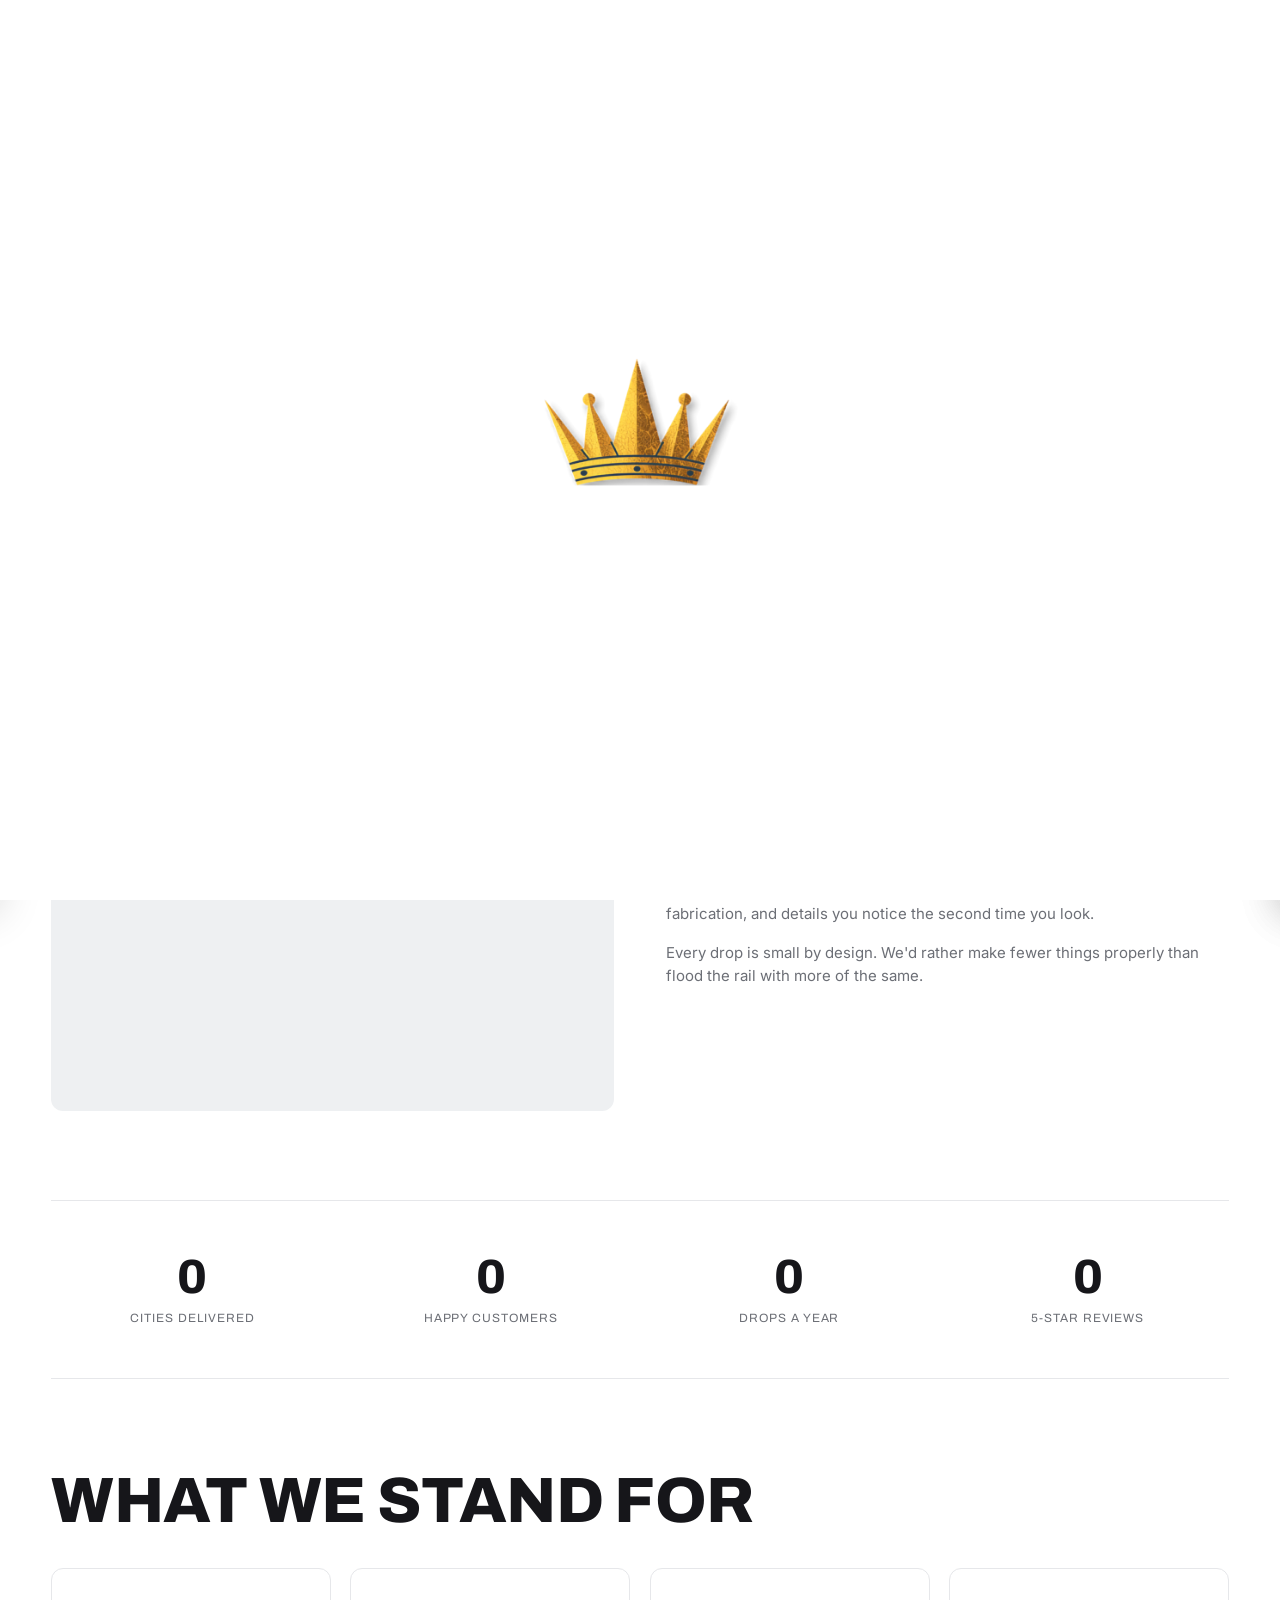
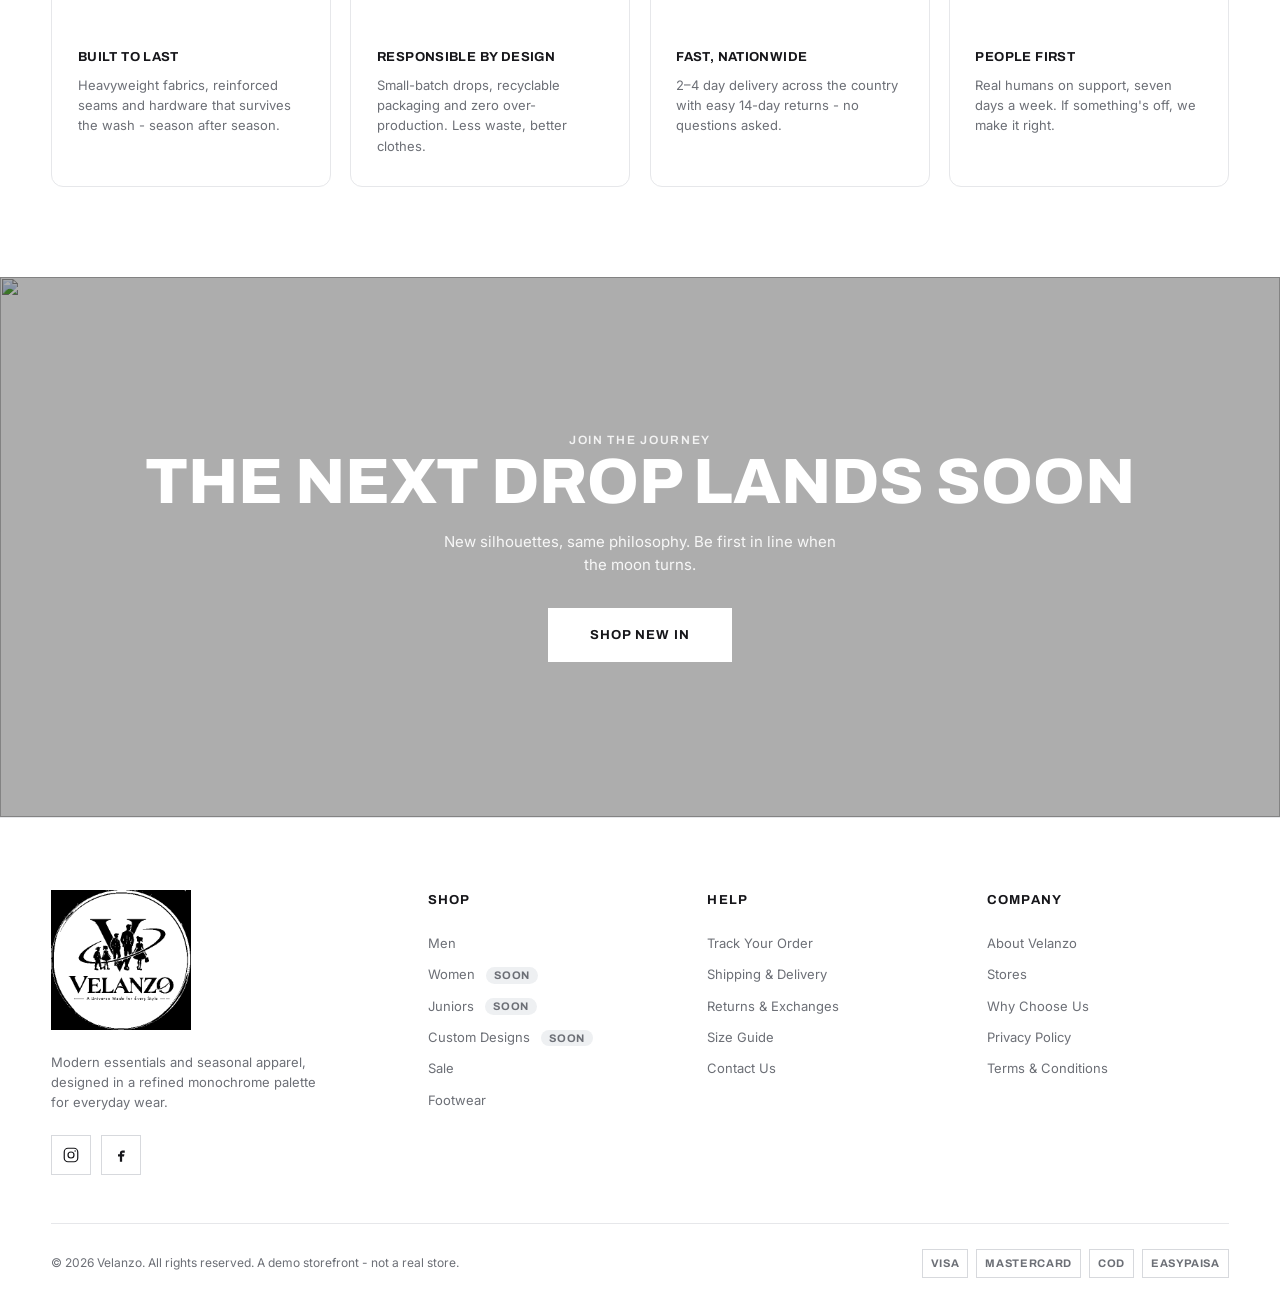
==== commit ba0a8a7a: "Rebrand Shahan to Velanzo; color logo on transparent navbar, BW on scrolled Co-Authored-By: Claude O" ====
--- a/about.html
+++ b/about.html
@@ -3,8 +3,8 @@
 <head>
   <meta charset="UTF-8" />
   <meta name="viewport" content="width=device-width, initial-scale=1.0" />
-  <title>About - Shahan</title>
-  <meta name="description" content="The story behind Shahan - modern essentials designed by night, worn by day." />
+  <title>About - Velanzo</title>
+  <meta name="description" content="The story behind Velanzo - modern essentials designed by night, worn by day." />
   <link rel="preconnect" href="https://fonts.googleapis.com" />
   <link rel="preconnect" href="https://fonts.gstatic.com" crossorigin />
   <link href="https://fonts.googleapis.com/css2?family=Archivo:wght@400;500;600;700;800;900&family=Inter:wght@400;500;600;700&family=Fraunces:opsz,wght@9..144,500;9..144,600;9..144,700&display=swap" rel="stylesheet" />
@@ -22,7 +22,7 @@
         <span class="moon moon--float" aria-hidden="true"></span>
         <p class="eyebrow" style="margin-top:1.6rem">Our Story</p>
         <h1 class="page-hero__title">Designed by Night,<br>Worn by Day</h1>
-        <p class="page-hero__sub">Shahan started with a simple idea: everyday essentials should feel considered -
+        <p class="page-hero__sub">Velanzo started with a simple idea: everyday essentials should feel considered -
           quietly confident pieces you reach for without thinking twice.</p>
       </div>
     </section>
@@ -31,10 +31,10 @@
     <section class="section container" style="padding-top:clamp(24px,4vw,48px)">
       <div class="split">
         <div class="split__img" data-tilt>
-          <img src="https://picsum.photos/seed/shahan-about/1200/900" alt="Inside the Shahan studio" />
+          <img src="https://picsum.photos/seed/velanzo-about/1200/900" alt="Inside the Velanzo studio" />
         </div>
         <div class="split__body">
-          <p class="eyebrow">About Shahan</p>
+          <p class="eyebrow">About Velanzo</p>
           <h2>Essentials with a Considered Edge</h2>
           <p>We design in a refined monochrome palette so every piece layers with the next.
             No loud logos, no throwaway trends - just precise fits, durable fabrication, and
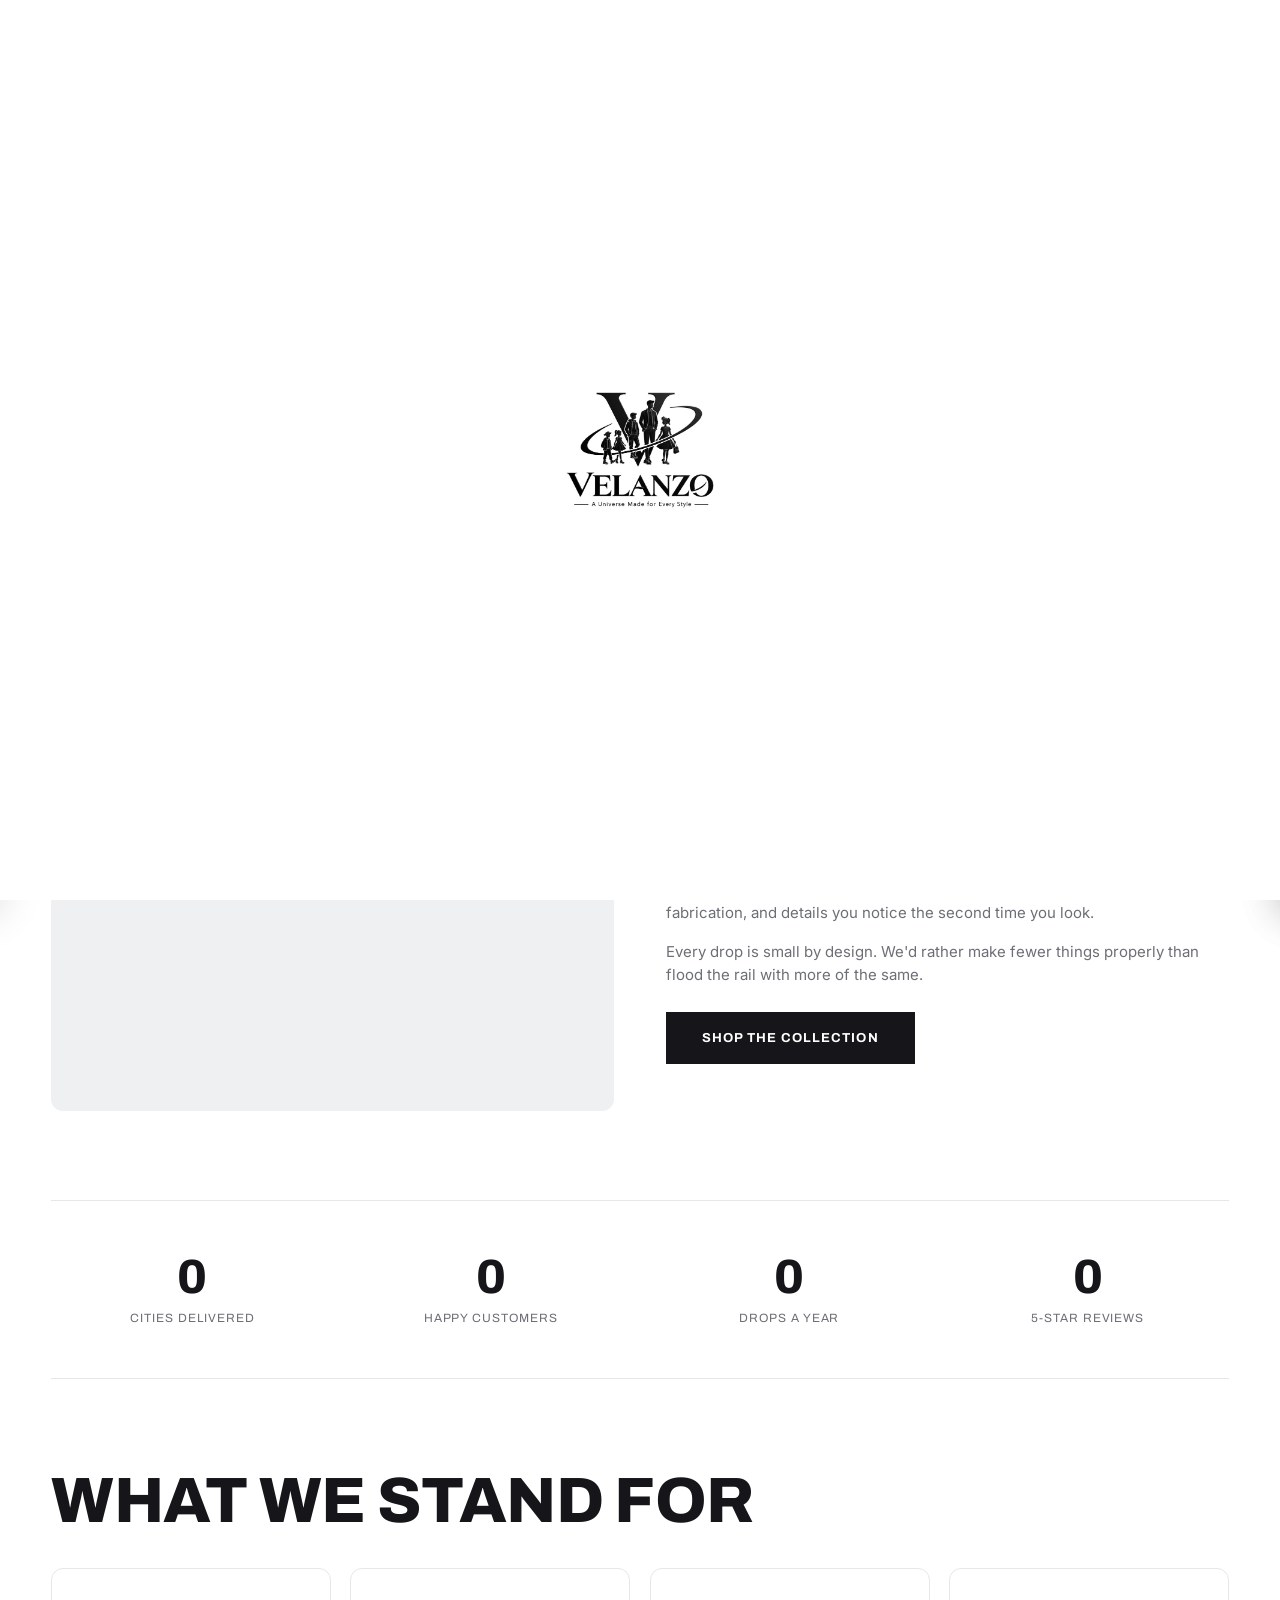
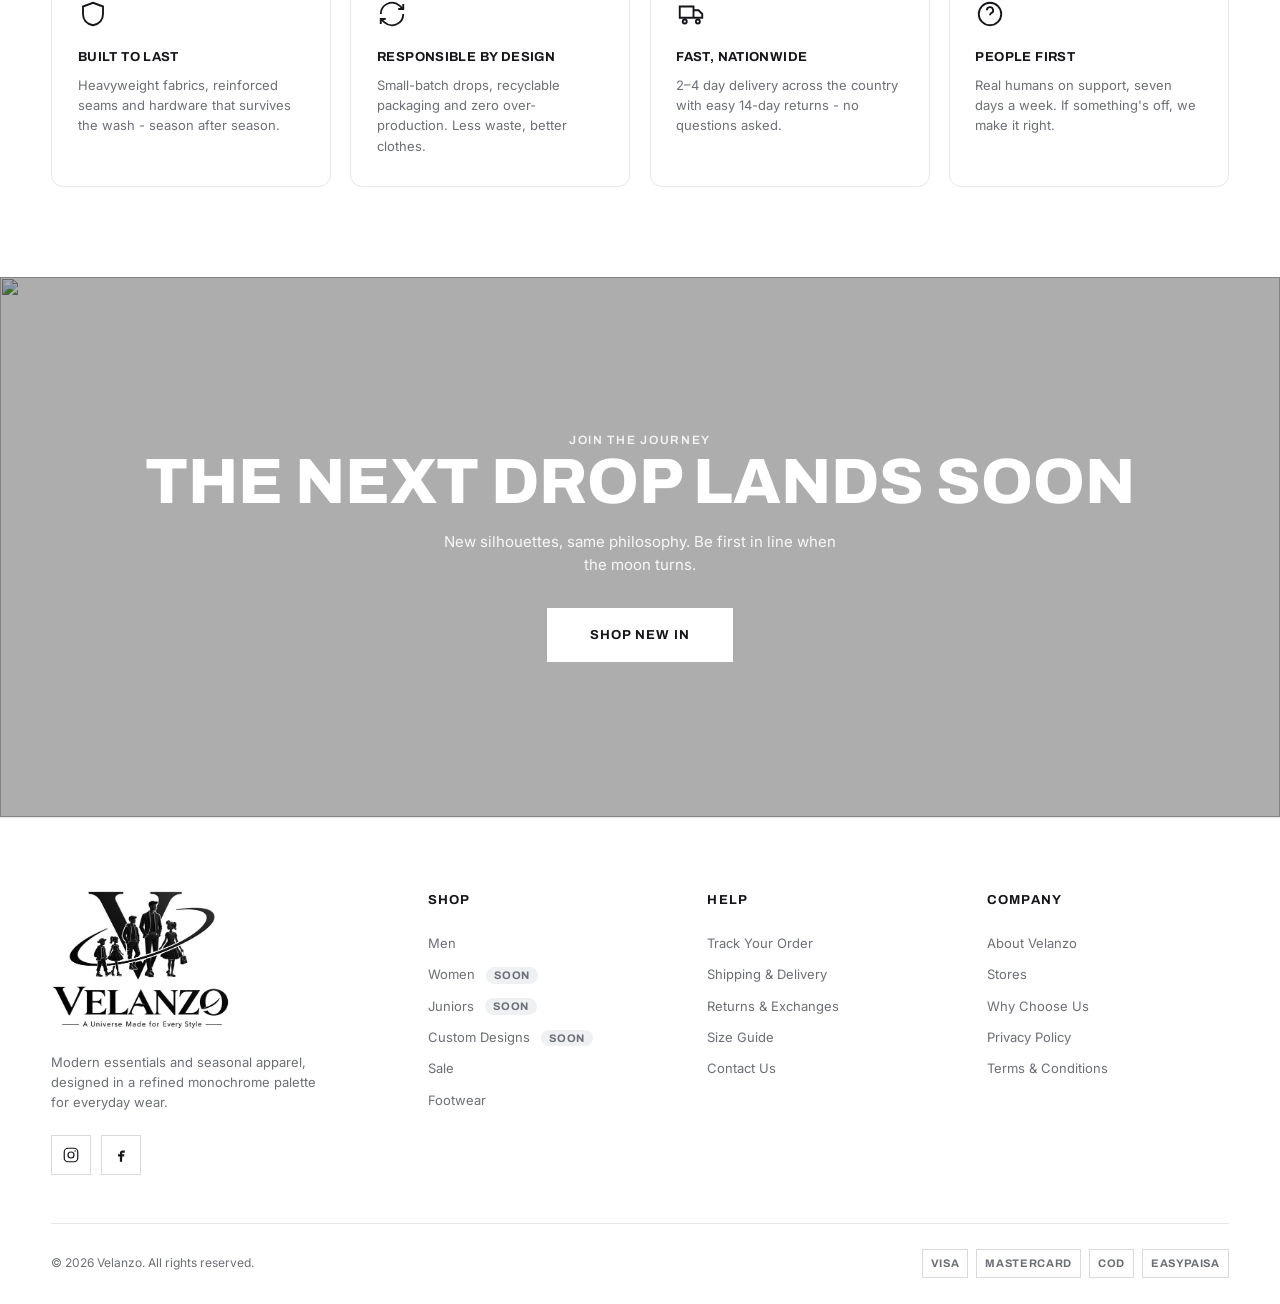
==== commit 2456c351: "Remove demo text and fake email, real themed images, WhatsApp inquiry alerts Co-Authored-By: Claude " ====
--- a/about.html
+++ b/about.html
@@ -31,7 +31,7 @@
     <section class="section container" style="padding-top:clamp(24px,4vw,48px)">
       <div class="split">
         <div class="split__img" data-tilt>
-          <img src="https://picsum.photos/seed/velanzo-about/1200/900" alt="Inside the Velanzo studio" />
+          <img src="assets/images/casual_apparel_banner.jpg" alt="Inside the Velanzo studio" />
         </div>
         <div class="split__body">
           <p class="eyebrow">About Velanzo</p>
@@ -81,7 +81,7 @@
 
     <!-- CTA band -->
     <section class="lookbook">
-      <img src="https://picsum.photos/seed/luna-about-cta/1920/1000" alt="" />
+      <img src="assets/images/menswear_outfit_banner.jpg" alt="" />
       <div class="lookbook__content">
         <p class="eyebrow" style="color:rgba(255,255,255,.85)">Join the Journey</p>
         <h2 class="lookbook__title">The Next Drop Lands Soon</h2>
--- a/assets/css/main.css
+++ b/assets/css/main.css
@@ -1,5 +1,5 @@
 /* ============================================================
-   Luna â€” Storefront Stylesheet
+   Luna — Storefront Stylesheet
    ============================================================ */
 
 /* ---------- Reset ---------- */
@@ -55,13 +55,15 @@
   display: flex;
   flex: none;
   width: max-content;
-  animation: ticker 32s linear infinite;
+  animation: ticker 48s linear infinite;
 }
 .topbar__msg { white-space: nowrap; padding: 0 2.4rem; position: relative; }
 .topbar__msg::after {
-  content: 'âœ¦'; position: absolute; right: -6px; top: 50%;
-  transform: translateY(-50%); color: var(--ink-3); font-size: 9px;
-}
+  content: ''; position: absolute; right: -10px; top: 50%;
+  transform: translateY(-50%); width: 20px; height: 12px;
+  background: url('../images/velanzo-v-mark.svg') center / contain no-repeat; opacity: .85;
+}
+.topbar__link { color: inherit; text-decoration: none; }
 @keyframes ticker { to { transform: translateX(-50%); } }
 
 /* ---------- Header ---------- */
@@ -120,15 +122,15 @@
   align-items: center;
 }
 .logo__img {
-  height: calc(var(--header-h) + 4px);
+  height: calc(var(--header-h) - 10px);
   width: auto;
   display: block;
-  margin-top: -4px;
+  margin-top: 0;
   transition: height var(--dur) var(--ease), margin-top var(--dur) var(--ease);
 }
 .header--overlay .logo__img {
-  height: calc(var(--header-h) + 18px);
-  margin-top: 2px;
+  height: calc(var(--header-h) - 6px);
+  margin-top: 0;
 }
 .logo__img--overlay { display: none; }
 .header--overlay .logo__img--default { display: none; }
@@ -141,7 +143,7 @@
   justify-content: center;
   width: 0.82em;
   height: 0.82em;
-  border: 3px solid var(--gold);
+  border: 3px solid var(--ink);
   border-radius: 50%;
   margin-left: 0.03em;
   vertical-align: middle;
@@ -164,9 +166,9 @@
   /* Rest inside the O (~5s), then orbit around "LUN" and return. */
   animation: logoOrbit 9s linear infinite;
 }
-/* 0â€“55% â‰ˆ 5s at rest; 55â€“100% â‰ˆ 4s for one true elliptical orbit around
-   "LUN" (centre mid-word, rx 1.45em, ry 0.8em, sampled every 20Â° so the
-   path is a genuine curve, not line segments). Timing is linear â€” the
+/* 0–55% ≈ 5s at rest; 55–100% ≈ 4s for one true elliptical orbit around
+   "LUN" (centre mid-word, rx 1.45em, ry 0.8em, sampled every 20° so the
+   path is a genuine curve, not line segments). Timing is linear — the
    keyframe SPACING eases the sweep in and out. scale() fakes depth:
    far side (top) smaller, near side (bottom) larger. */
 @keyframes logoOrbit {
@@ -256,7 +258,7 @@
 .iconbtn__badge {
   position: absolute; top: 4px; right: 4px;
   min-width: 17px; height: 17px; padding: 0 4px;
-  background: var(--gold); color: var(--bg);
+  background: var(--ink); color: var(--bg);
   font-family: var(--font-display); font-size: 10px; font-weight: 700;
   border-radius: var(--radius-pill);
   display: grid; place-items: center;
@@ -328,8 +330,8 @@
   font-weight: 700; font-size: var(--fs-sm);
   letter-spacing: var(--tracking-wide); text-transform: uppercase;
   padding: 0.95rem 2.2rem;
-  background: var(--gold); color: var(--bg);
-  border: 1px solid var(--gold);
+  background: var(--ink); color: var(--bg);
+  border: 1px solid var(--ink);
   transition: all var(--dur) var(--ease);
 }
 .btn:hover { background: transparent; color: var(--ink); }
@@ -337,7 +339,7 @@
 .btn--light { background: #fff; color: var(--ink); border-color: #fff; }
 .btn--light:hover { background: transparent; color: #fff; }
 .btn--outline { background: transparent; color: var(--ink); }
-.btn--outline:hover { background: var(--gold); color: var(--bg); }
+.btn--outline:hover { background: var(--ink); color: var(--bg); }
 .btn--block { width: 100%; }
 .btn--lg { padding: 0 2.6rem; height: 54px; }
 
@@ -354,14 +356,15 @@
 .sec-link {
   font-family: var(--font-display); font-weight: 700; font-size: var(--fs-sm);
   letter-spacing: var(--tracking-wide); text-transform: uppercase;
-  border-bottom: 2px solid var(--gold); padding-bottom: 2px;
+  border-bottom: 2px solid var(--ink); padding-bottom: 2px;
 }
 
 /* ---------- Marquee strip ---------- */
 .strip { background: var(--bg-dark); color: var(--on-dark); overflow: hidden; padding-block: 0.9rem; }
-.strip__track { display: flex; gap: 3rem; width: max-content; animation: marquee 26s linear infinite; }
+.strip__track { display: flex; gap: 3rem; width: max-content; animation: marquee 52s linear infinite; }
 .strip__item { font-family: var(--font-display); font-weight: 800; text-transform: uppercase; letter-spacing: var(--tracking-wide); font-size: var(--fs-md); white-space: nowrap; display: inline-flex; align-items: center; gap: 3rem; }
-.strip__item::after { content: 'âœ¦'; color: var(--ink-3); }
+.strip__item::after { content: ''; width: 34px; height: 20px; flex: none; background: url('../images/velanzo-v-mark.svg') center / contain no-repeat; opacity: .85; }
+.strip__link { color: inherit; text-decoration: none; }
 @keyframes marquee { to { transform: translateX(-50%); } }
 
 /* ---------- Category tiles ---------- */
@@ -397,7 +400,7 @@
 .prod:hover .prod__img--hover { opacity: 1; }
 .prod__badge {
   position: absolute; top: 12px; left: 12px; z-index: 3;
-  background: var(--gold); color: var(--bg);
+  background: var(--ink); color: var(--bg);
   font-family: var(--font-display); font-weight: 700; font-size: var(--fs-xxs);
   letter-spacing: var(--tracking-wide); text-transform: uppercase;
   padding: 0.3rem 0.6rem;
@@ -427,7 +430,7 @@
 }
 .prod__add svg { width: 17px; height: 17px; }
 .prod:hover .prod__add { transform: none; opacity: 1; }
-.prod__add:hover { background: var(--gold); color: #fff; }
+.prod__add:hover { background: var(--ink); color: #fff; }
 .prod__info { padding: 0.9rem 0.1rem 0; }
 .prod__name {
   font-family: var(--font-display); font-weight: 700; font-size: var(--fs-sm);
@@ -457,7 +460,7 @@
 .carousel__track > * { scroll-snap-align: start; }
 .carousel__nav { display: flex; gap: 0.5rem; }
 .cbtn { width: 44px; height: 44px; border: 1px solid var(--line-2); display: grid; place-items: center; transition: all var(--dur) var(--ease); }
-.cbtn:hover { background: var(--gold); color: #fff; border-color: var(--gold); }
+.cbtn:hover { background: var(--ink); color: #fff; border-color: var(--ink); }
 .cbtn svg { width: 18px; height: 18px; }
 
 /* ---------- Categories in focus (split) ---------- */
@@ -499,7 +502,7 @@
 /* ---------- Feature row ---------- */
 .features { display: grid; grid-template-columns: repeat(4, 1fr); gap: 1rem; border-top: 1px solid var(--line); border-bottom: 1px solid var(--line); }
 .feature { display: flex; align-items: center; gap: 0.9rem; padding: 1.6rem 0.5rem; }
-.feature svg { width: 26px; height: 26px; flex: none; stroke: var(--gold); }
+.feature svg { width: 26px; height: 26px; flex: none; stroke: var(--ink); }
 .feature h4 { font-family: var(--font-display); font-weight: 700; font-size: var(--fs-sm); text-transform: uppercase; letter-spacing: 0.03em; }
 .feature p { color: var(--ink-2); font-size: var(--fs-xs); }
 
@@ -514,7 +517,7 @@
 .footer__brand p { color: var(--ink-2); max-width: 34ch; margin-top: 1rem; font-size: var(--fs-sm); }
 .footer__social { display: flex; gap: 0.6rem; margin-top: 1.4rem; }
 .footer__social a { width: 40px; height: 40px; border: 1px solid var(--line-2); display: grid; place-items: center; transition: all var(--dur) var(--ease); }
-.footer__social a:hover { background: var(--gold); color: #fff; }
+.footer__social a:hover { background: var(--ink); color: #fff; }
 .footer__social svg { width: 18px; height: 18px; }
 .footer__col h5 { font-family: var(--font-display); font-weight: 700; font-size: var(--fs-sm); text-transform: uppercase; letter-spacing: var(--tracking-wide); margin-bottom: 1.1rem; }
 .footer__col a { display: block; color: var(--ink-2); font-size: var(--fs-sm); padding: 0.35rem 0; transition: color var(--dur) var(--ease); }
@@ -538,7 +541,7 @@
   padding: 1rem 0; white-space: nowrap; position: relative;
 }
 .tab.is-active { color: var(--ink); }
-.tab.is-active::after { content: ''; position: absolute; left: 0; bottom: -1px; width: 100%; height: 2px; background: var(--gold); }
+.tab.is-active::after { content: ''; position: absolute; left: 0; bottom: -1px; width: 100%; height: 2px; background: var(--ink); }
 .toolbar { display: flex; align-items: center; justify-content: space-between; gap: 1rem; padding-block: 1.2rem; flex-wrap: wrap; }
 .toolbar__count { color: var(--ink-2); font-size: var(--fs-sm); }
 .toolbar__right { display: flex; align-items: center; gap: 1rem; }
@@ -551,7 +554,7 @@
 }
 .layoutbtns { display: flex; gap: 0.3rem; }
 .layoutbtns button { width: 38px; height: 38px; display: grid; place-items: center; border: 1px solid var(--line-2); color: var(--ink-2); }
-.layoutbtns button.is-active { border-color: var(--gold); color: var(--ink); }
+.layoutbtns button.is-active { border-color: var(--ink); color: var(--ink); }
 .layoutbtns svg { width: 18px; height: 18px; }
 
 /* ---------- Cart / Wishlist drawer ---------- */
@@ -591,7 +594,7 @@
 /* ---------- Toast ---------- */
 .toast {
   position: fixed; bottom: 24px; left: 50%; transform: translate(-50%, 20px);
-  z-index: 120; background: var(--gold); color: var(--bg);
+  z-index: 120; background: var(--ink); color: var(--bg);
   padding: 0.9rem 1.4rem; font-family: var(--font-display); font-weight: 600;
   font-size: var(--fs-sm); letter-spacing: 0.02em;
   opacity: 0; visibility: hidden; transition: all var(--dur) var(--ease);
@@ -625,7 +628,7 @@
 .pdp__thumbnav { border: 1px solid var(--line); background: var(--bg); color: var(--ink); display: grid; place-items: center; padding: 0.3rem 0; cursor: pointer; transition: background var(--dur) var(--ease); }
 .pdp__thumbnav:hover { background: var(--bg-muted); }
 .pdp__thumbnav svg { width: 16px; height: 16px; transform: rotate(90deg); } /* chevron points down the column */
-.pdp__thumb.is-active { border-color: var(--gold); }
+.pdp__thumb.is-active { border-color: var(--ink); }
 .pdp__thumb img { width: 100%; height: 100%; object-fit: cover; }
 .pdp__main { aspect-ratio: 3/4; background: var(--bg-muted); overflow: hidden; position: relative; touch-action: pan-y; cursor: grab; }
 .pdp__main.is-grabbing { cursor: grabbing; }
@@ -645,11 +648,11 @@
 .swatch.is-active { box-shadow: 0 0 0 2px var(--bg), 0 0 0 4px var(--ink); }
 .sizes { display: flex; gap: 0.5rem; flex-wrap: wrap; margin-bottom: 1.8rem; }
 .size { min-width: 48px; height: 46px; padding: 0 0.6rem; border: 1px solid var(--line-2); font-family: var(--font-display); font-weight: 600; font-size: var(--fs-sm); transition: all var(--dur) var(--ease); }
-.size:hover { border-color: var(--gold); }
+.size:hover { border-color: var(--ink); }
 .size.is-active { background: var(--ink); color: #fff; border-color: var(--ink); }
 .pdp__actions { display: flex; gap: 0.8rem; margin-bottom: 2rem; }
 .pdp__actions .btn { flex: 1; }
-.iconbtn--square { width: 54px; height: 54px; border: 1px solid var(--gold); border-radius: 0; flex-shrink: 0; }
+.iconbtn--square { width: 54px; height: 54px; border: 1px solid var(--ink); border-radius: 0; flex-shrink: 0; }
 .accordion { border-top: 1px solid var(--line); }
 .accordion__item { border-bottom: 1px solid var(--line); }
 .accordion__head { width: 100%; display: flex; align-items: center; justify-content: space-between; padding: 1.2rem 0; font-family: var(--font-display); font-weight: 700; text-transform: uppercase; letter-spacing: 0.03em; font-size: var(--fs-sm); }
@@ -714,7 +717,7 @@
 
 /* ============================================================
    Additions: moon-O logo, feature (FEAR-style) grid, coming soon
-   â€” kept in the existing LIGHT theme.
+   — kept in the existing LIGHT theme.
    ============================================================ */
 
 /* Mobile-only search icon (full search bar shows on desktop) */
@@ -737,9 +740,9 @@
   padding: 0.55rem 1.2rem; border: 1px solid var(--line-2); border-radius: var(--radius-pill);
   transition: all var(--dur) var(--ease);
 }
-.pill:hover { background: var(--gold); color: #fff; border-color: var(--gold); }
-
-/* ---------- Feature (FEAR-style) product cards â€” LIGHT ---------- */
+.pill:hover { background: var(--ink); color: #fff; border-color: var(--ink); }
+
+/* ---------- Feature (FEAR-style) product cards — LIGHT ---------- */
 .grid-fear { display: grid; grid-template-columns: repeat(4, 1fr); gap: clamp(12px, 1.5vw, 22px); }
 .fcard { display: flex; flex-direction: column; position: relative; }
 .fcard__media {
@@ -780,7 +783,7 @@
 .soon__form { display: flex; max-width: 420px; margin: 0 auto; border: 1px solid var(--line-2); background: var(--bg); }
 .soon__form input { flex: 1; background: transparent; border: none; outline: none; color: var(--ink); padding: 1rem 1.1rem; }
 .soon__form input::placeholder { color: var(--ink-3); }
-.soon__form button { padding: 0 1.6rem; background: var(--gold); color: #fff; font-family: var(--font-display); font-weight: 700; text-transform: uppercase; letter-spacing: var(--tracking-wide); font-size: var(--fs-sm); }
+.soon__form button { padding: 0 1.6rem; background: var(--ink); color: #fff; font-family: var(--font-display); font-weight: 700; text-transform: uppercase; letter-spacing: var(--tracking-wide); font-size: var(--fs-sm); }
 
 /* ---------- Responsive (additions) ---------- */
 @media (max-width: 1100px) {
@@ -808,7 +811,7 @@
   touch-action: none;
 
 <<<<<<< Updated upstream
-  /* Single theme: realistic white moon â€” neutral lunar greys with a
+  /* Single theme: realistic white moon — neutral lunar greys with a
      sunlit upper-left, a soft terminator, and a gentle moonlight glow. */
   --moon-bg: radial-gradient(circle at 32% 30%, #ffffff 0%, #f1efe9 36%, #d7d3c8 66%, #a5a193 100%);
   --moon-shadow-inset:
@@ -858,7 +861,7 @@
   position: absolute; top: 0; left: 0; height: 200%; width: 200%;
   /* Layer order: crater pits first (on top), their sunlit rim crescents
      just beneath (offset +1% toward lower-right so only a lit sliver
-     shows â€” concave craters lit from the upper-left), then fine debris,
+     shows — concave craters lit from the upper-left), then fine debris,
      then the broad dark maria underneath everything. */
   background-image:
     /* crater pits */
@@ -888,7 +891,7 @@
     radial-gradient(circle at 73% 78%, var(--moon-crater-2) 0 0.7%, transparent 1.4%),
     radial-gradient(circle at 25% 58%, var(--moon-crater-3) 0 0.6%, transparent 1.3%),
     radial-gradient(circle at 68% 8%, var(--moon-crater-5) 0 0.7%, transparent 1.4%),
-    /* maria â€” broad soft dark plains */
+    /* maria — broad soft dark plains */
     radial-gradient(ellipse 20% 15% at 33% 40%, var(--moon-mare) 0 55%, transparent 85%),
     radial-gradient(ellipse 16% 12% at 70% 60%, var(--moon-mare) 0 55%, transparent 85%),
     radial-gradient(ellipse 12% 9% at 55% 18%, var(--moon-mare) 0 50%, transparent 85%);
@@ -904,7 +907,7 @@
   /* Four lighting layers, top to bottom:
      1. specular kiss on the sunlit crest (upper-left)
      2. broad sunlit wash falling off across the day side
-     3. terminator â€” soft day-to-night falloff toward the lower-right
+     3. terminator — soft day-to-night falloff toward the lower-right
      4. multi-stop limb darkening so surface features fade as the
         sphere curves away from view */
   background:
@@ -954,7 +957,7 @@
 }
 /* Mini 3D moons (logo "O" + loader): the CSS orbit/roll animations on the
    element drive position, model-viewer only spins the sphere. Clicks pass
-   straight through to the logo link â€” no drag capture, no grab cursor. */
+   straight through to the logo link — no drag capture, no grab cursor. */
 .moon--3d-mini model-viewer {
   pointer-events: none;
   cursor: inherit;
@@ -971,7 +974,7 @@
 }
 .loader.is-done { opacity: 0; visibility: hidden; }
 .loader__crown {
-  width: clamp(100px, 30vw, 220px);
+  width: clamp(80px, 20vw, 150px);
   height: auto;
   animation: crownBlink 1.4s ease-in-out infinite;
 }
@@ -1055,7 +1058,7 @@
 /* Value cards */
 .vcards { display: grid; grid-template-columns: repeat(4, 1fr); gap: clamp(12px, 1.5vw, 22px); }
 .vcard { position: relative; border: 1px solid var(--line); border-radius: 12px; padding: 1.9rem 1.6rem; background: var(--bg); }
-.vcard [data-ico] svg { width: 30px; height: 30px; stroke: var(--gold); margin-bottom: 1.1rem; }
+.vcard [data-ico] svg { width: 30px; height: 30px; stroke: var(--ink); margin-bottom: 1.1rem; }
 .vcard h3 { font-family: var(--font-display); font-weight: 700; text-transform: uppercase; letter-spacing: 0.03em; font-size: var(--fs-sm); }
 .vcard p { color: var(--ink-2); font-size: var(--fs-sm); margin-top: 0.5rem; }
 
@@ -1068,7 +1071,7 @@
   padding: 0.95rem 1rem; font: inherit; color: var(--ink);
   transition: border-color var(--dur) var(--ease);
 }
-.input:focus, .textarea:focus { outline: none; border-color: var(--gold); }
+.input:focus, .textarea:focus { outline: none; border-color: var(--ink); }
 .textarea { min-height: 150px; resize: vertical; }
 .ccards { display: grid; gap: 14px; }
 .ccard {
@@ -1076,7 +1079,7 @@
   border: 1px solid var(--line); border-radius: 12px; padding: 1.4rem; background: var(--bg);
 }
 .ccard [data-ico] { flex: none; }
-.ccard [data-ico] svg { width: 24px; height: 24px; stroke: var(--gold); margin-top: 2px; }
+.ccard [data-ico] svg { width: 24px; height: 24px; stroke: var(--ink); margin-top: 2px; }
 .ccard h4 { font-family: var(--font-display); font-weight: 700; text-transform: uppercase; letter-spacing: 0.03em; font-size: var(--fs-sm); }
 .ccard p { color: var(--ink-2); font-size: var(--fs-sm); margin-top: 0.25rem; }
 
@@ -1191,3 +1194,14 @@
     justify-content: center;
   }
 }
+
+/* ---------- Quotation dialog ---------- */
+.quote { border: none; padding: 0; margin: auto; overflow: auto; width: min(520px, calc(100vw - 32px)); max-height: 90vh; background: #fff; color: #111; }
+.quote::backdrop { background: rgba(0,0,0,.55); }
+.quote__form { padding: clamp(20px, 4vw, 32px); display: flex; flex-direction: column; gap: 12px; }
+.quote__head { display: flex; align-items: center; justify-content: space-between; }
+.quote__head h3 { margin: 0; font-size: 1.3rem; }
+.quote__head .iconbtn { font-size: 1.6rem; line-height: 1; background: none; border: 0; cursor: pointer; }
+.quote__sub { margin: 0 0 4px; color: #666; font-size: .9rem; }
+.quote__err { color: #c0392b; margin: 0; font-size: .9rem; }
+.quote__hp { position: absolute; left: -9999px; width: 1px; height: 1px; opacity: 0; }
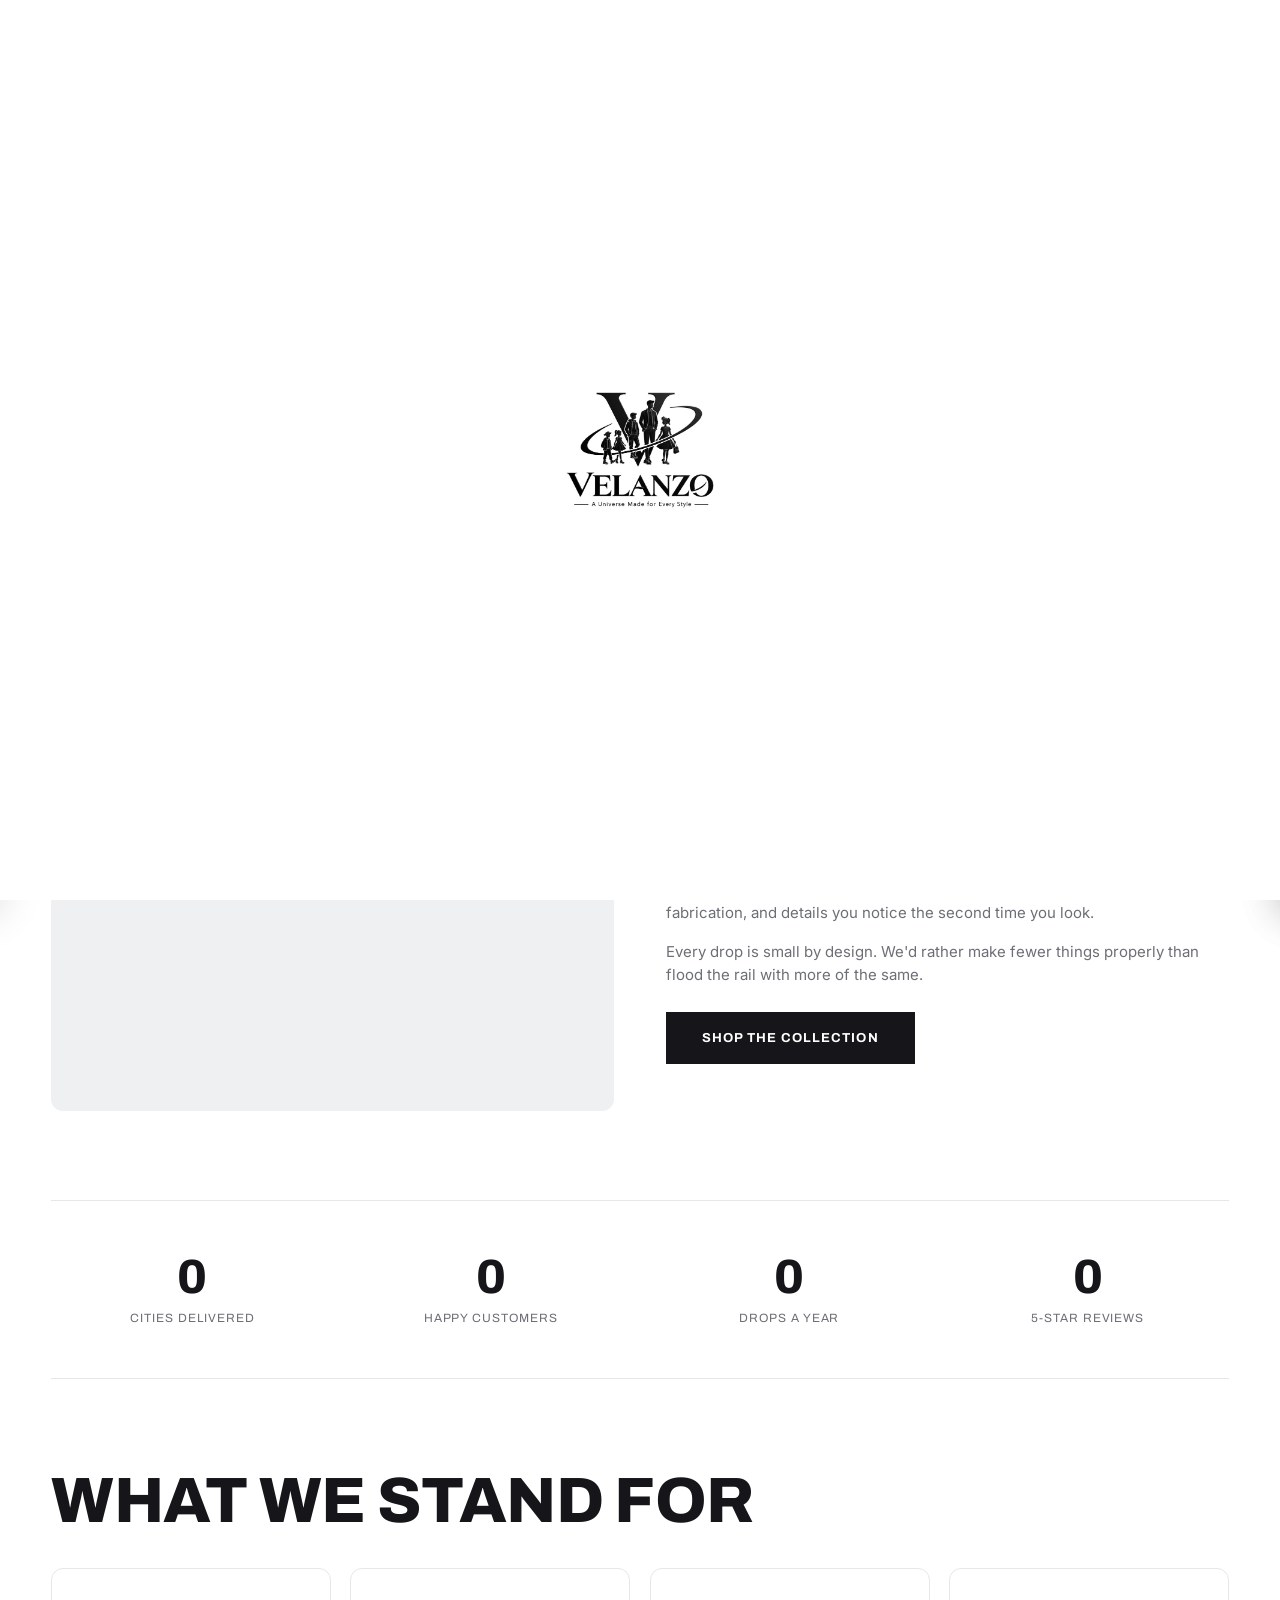
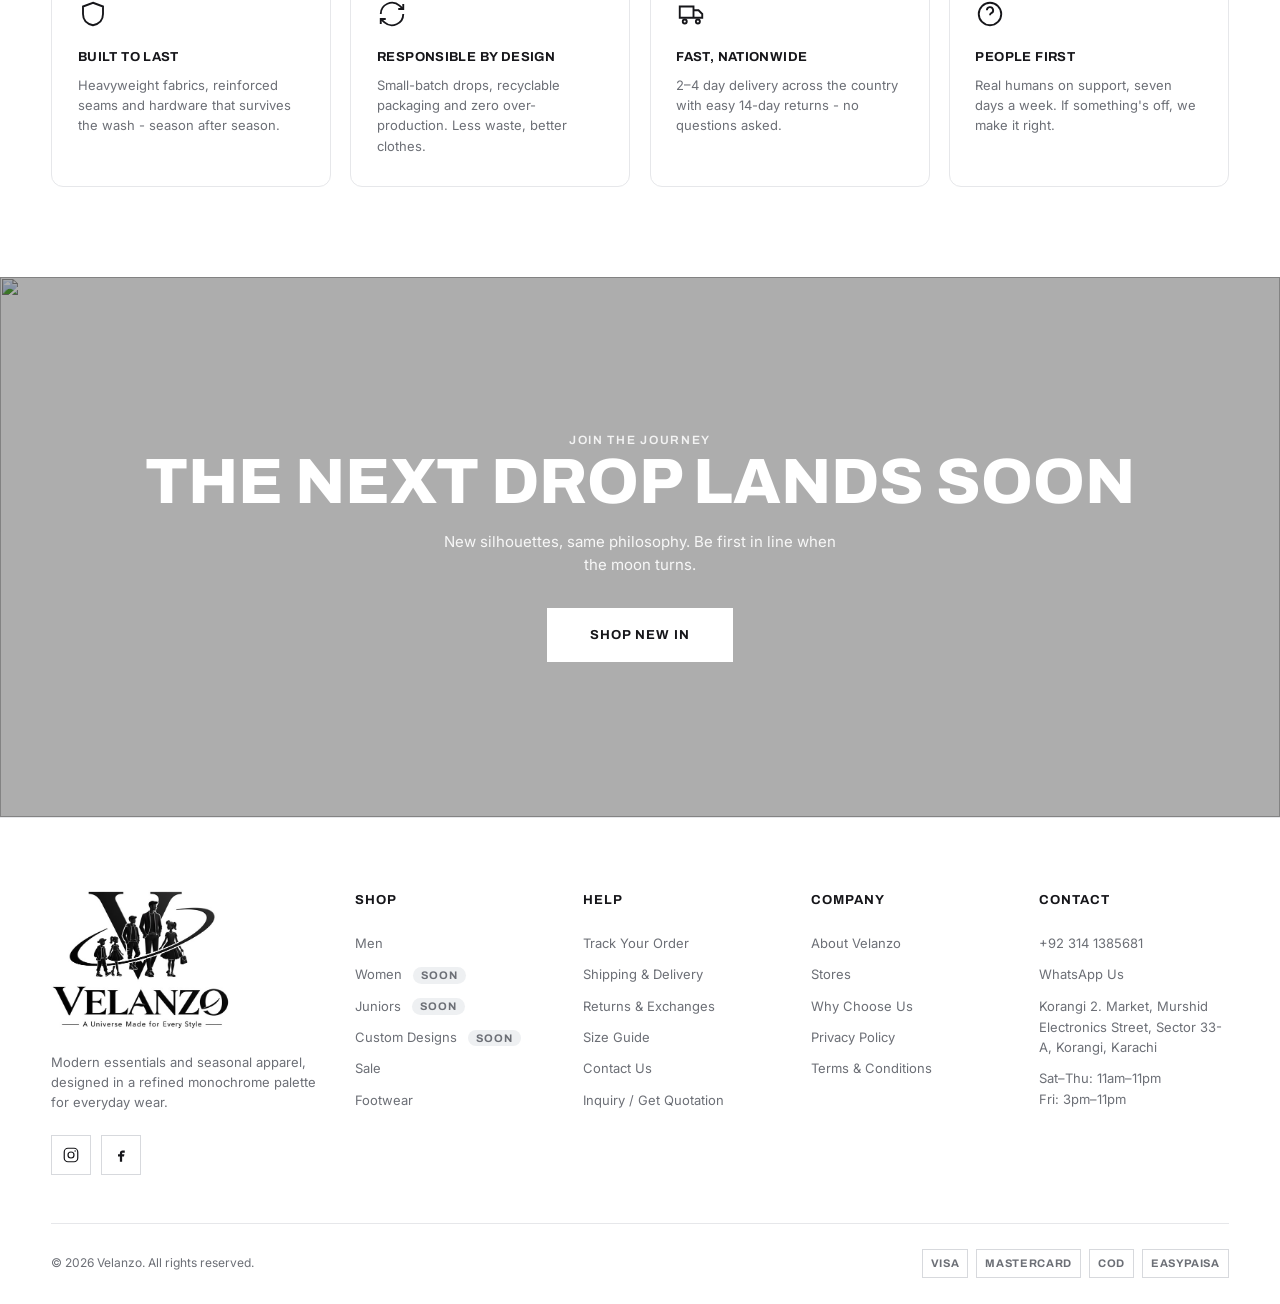
==== commit 5177b711: "Footer: Inquiry link (quote dialog on every page) + contact column Co-Authored-By: Claude Opus 5.5 <" ====
--- a/about.html
+++ b/about.html
@@ -101,6 +101,7 @@
   <script src="assets/js/store.js"></script>
   <script src="assets/js/ui.js"></script>
   <script src="assets/js/footer.js"></script>
+  <script src="assets/js/inquiry.js"></script>
   <script src="assets/js/moon3d.js"></script>
   <script src="assets/js/fx.js"></script>
 </body>
--- a/assets/css/main.css
+++ b/assets/css/main.css
@@ -508,7 +508,7 @@
 
 /* ---------- Footer ---------- */
 .footer { background: var(--bg); border-top: 1px solid var(--line); padding-top: clamp(40px, 6vw, 72px); }
-.footer__top { display: grid; grid-template-columns: 1.4fr repeat(3, 1fr); gap: clamp(24px, 3vw, 48px); padding-bottom: 3rem; }
+.footer__top { display: grid; grid-template-columns: 1.4fr repeat(4, 1fr); gap: clamp(24px, 3vw, 48px); padding-bottom: 3rem; }
 .footer__brand .logo { color: var(--ink); }
 .footer__brand .logo__img {
   height: clamp(110px, 12vw, 140px);
@@ -1205,3 +1205,5 @@
 .quote__sub { margin: 0 0 4px; color: #666; font-size: .9rem; }
 .quote__err { color: #c0392b; margin: 0; font-size: .9rem; }
 .quote__hp { position: absolute; left: -9999px; width: 1px; height: 1px; opacity: 0; }
+
+.footer__contact p { color: var(--ink-2); font-size: var(--fs-sm); line-height: 1.6; margin: 0.35rem 0 0.6rem; }
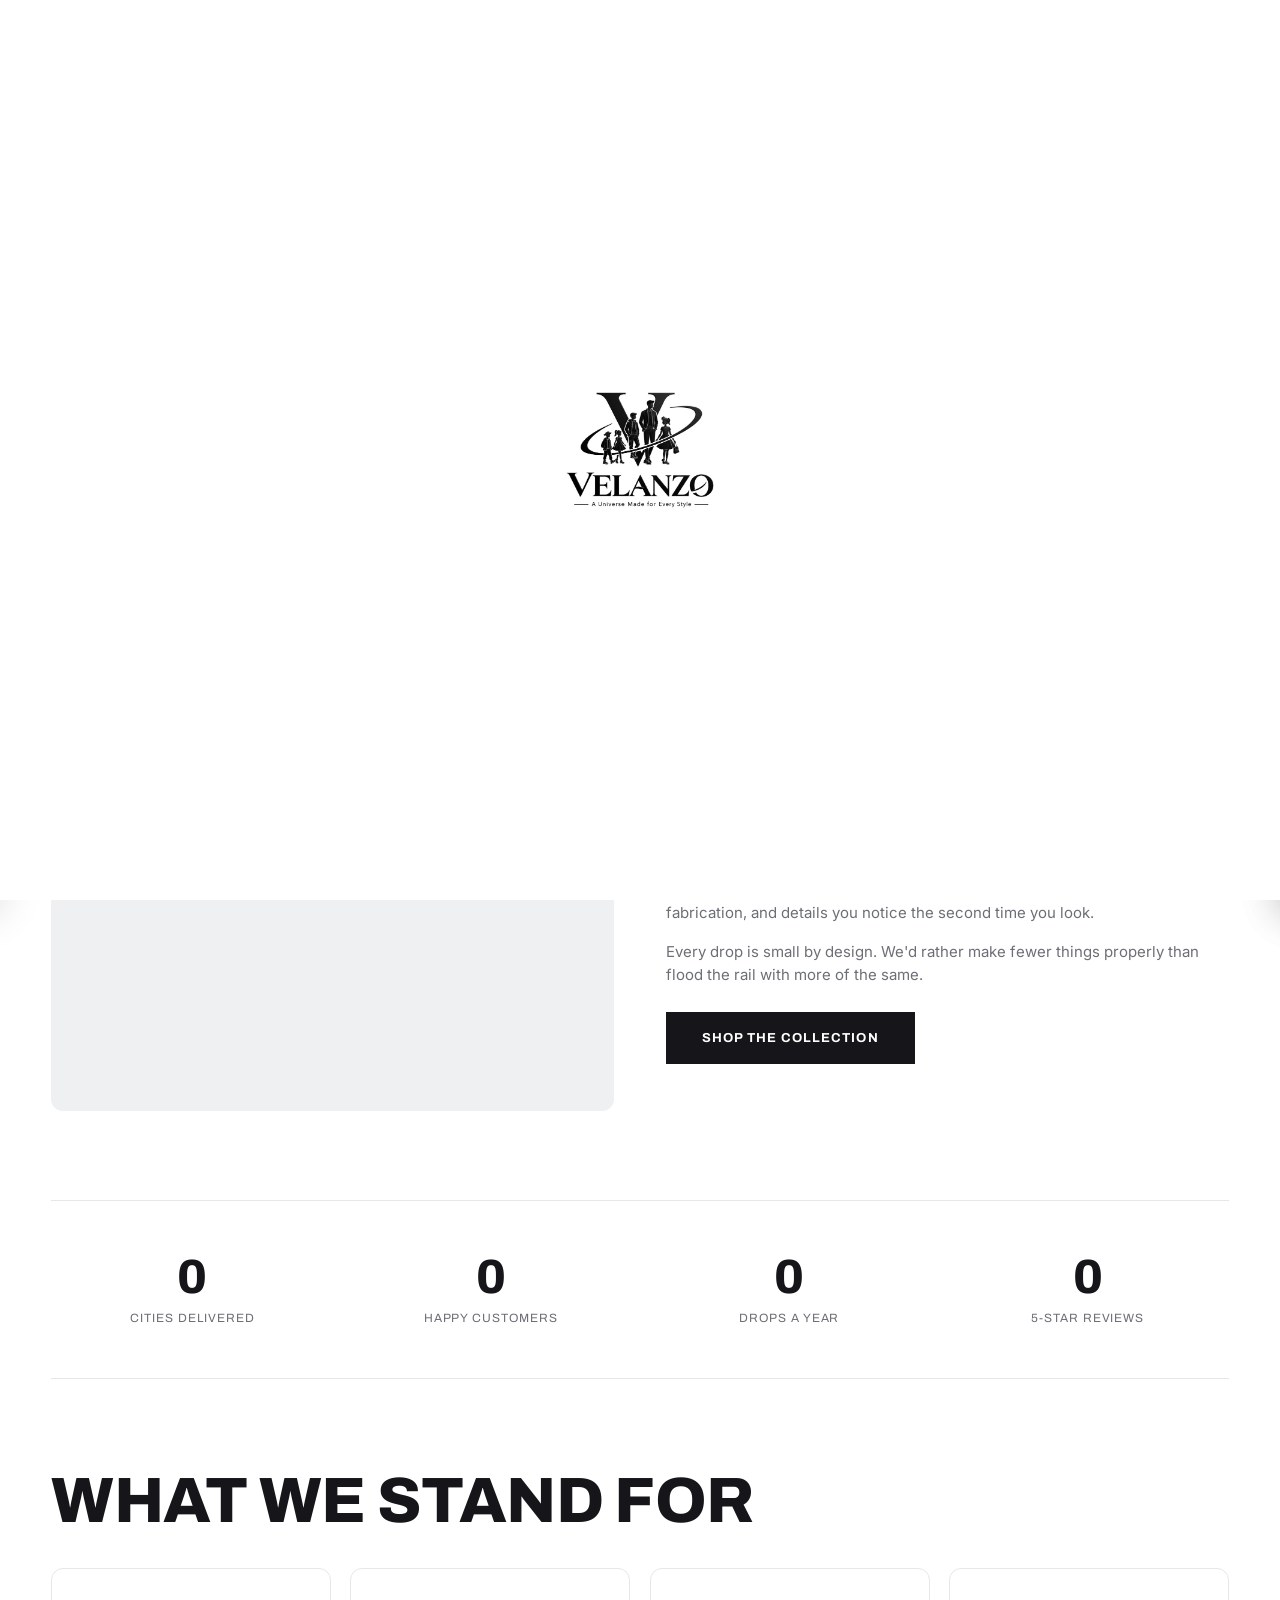
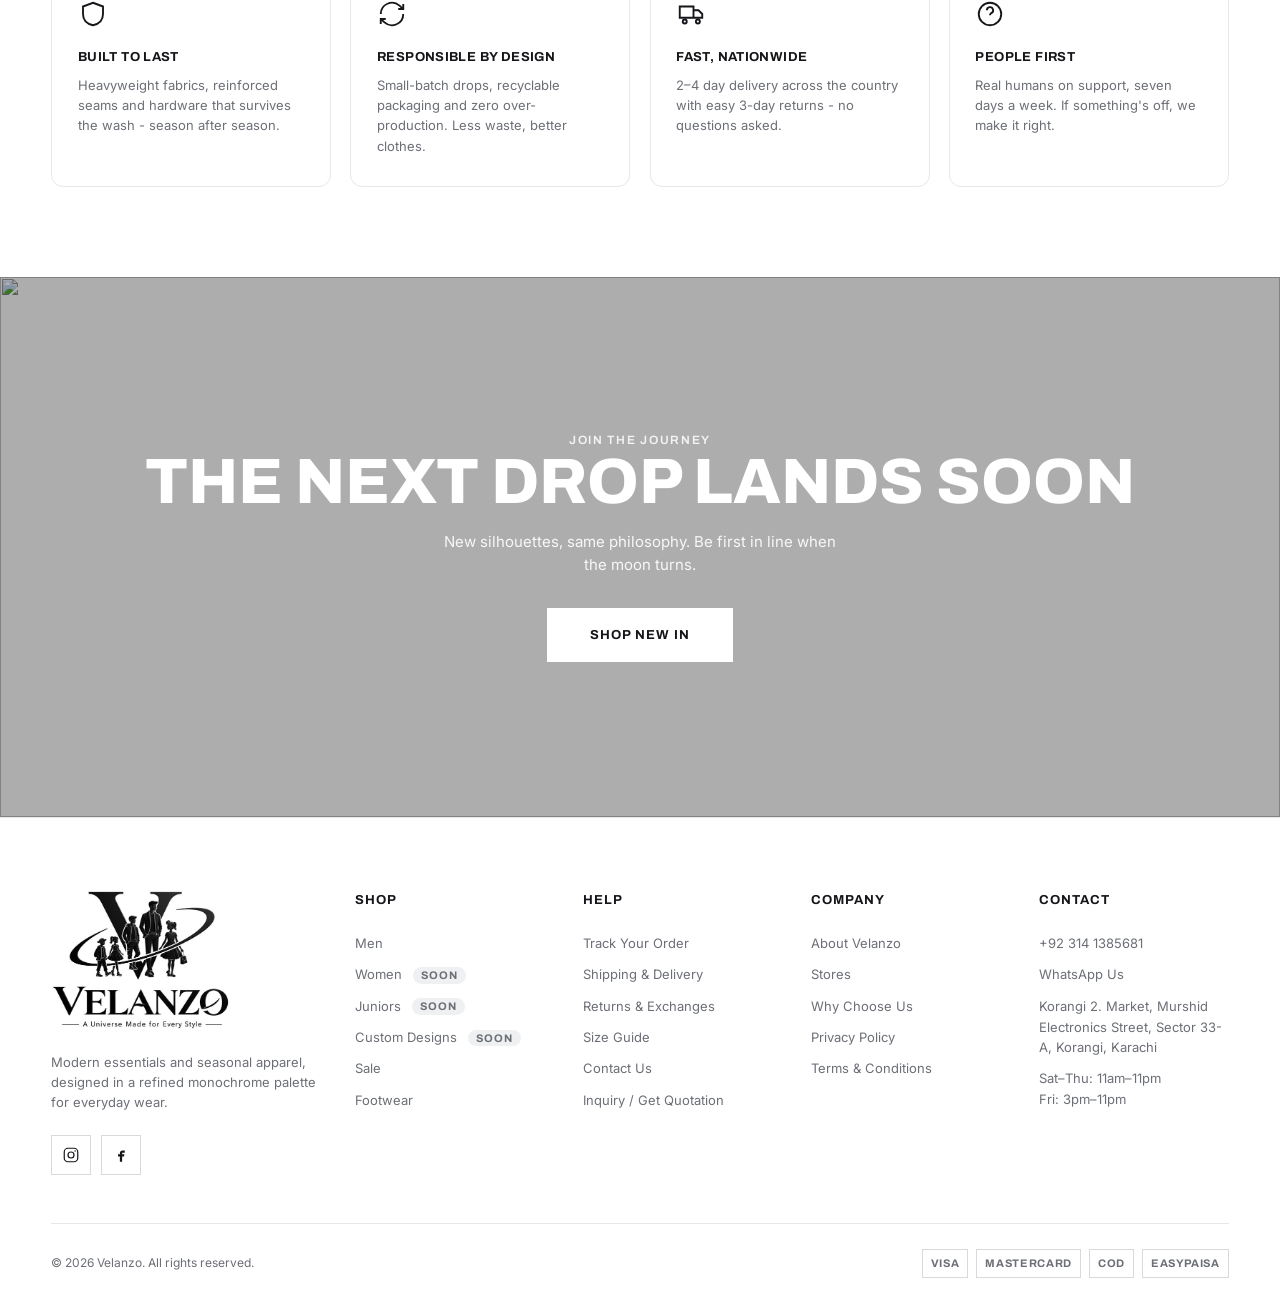
==== commit bcd13777: "Add Returns & Exchanges page; switch to 3-day returns sitewide Co-Authored-By: Claude Opus 5.5 <nore" ====
--- a/about.html
+++ b/about.html
@@ -70,7 +70,7 @@
         </div>
         <div class="vcard" data-feature="truck"><span data-ico></span>
           <h3>Fast, Nationwide</h3>
-          <p>2–4 day delivery across the country with easy 14-day returns - no questions asked.</p>
+          <p>2–4 day delivery across the country with easy 3-day returns - no questions asked.</p>
         </div>
         <div class="vcard" data-feature="support"><span data-ico></span>
           <h3>People First</h3>
